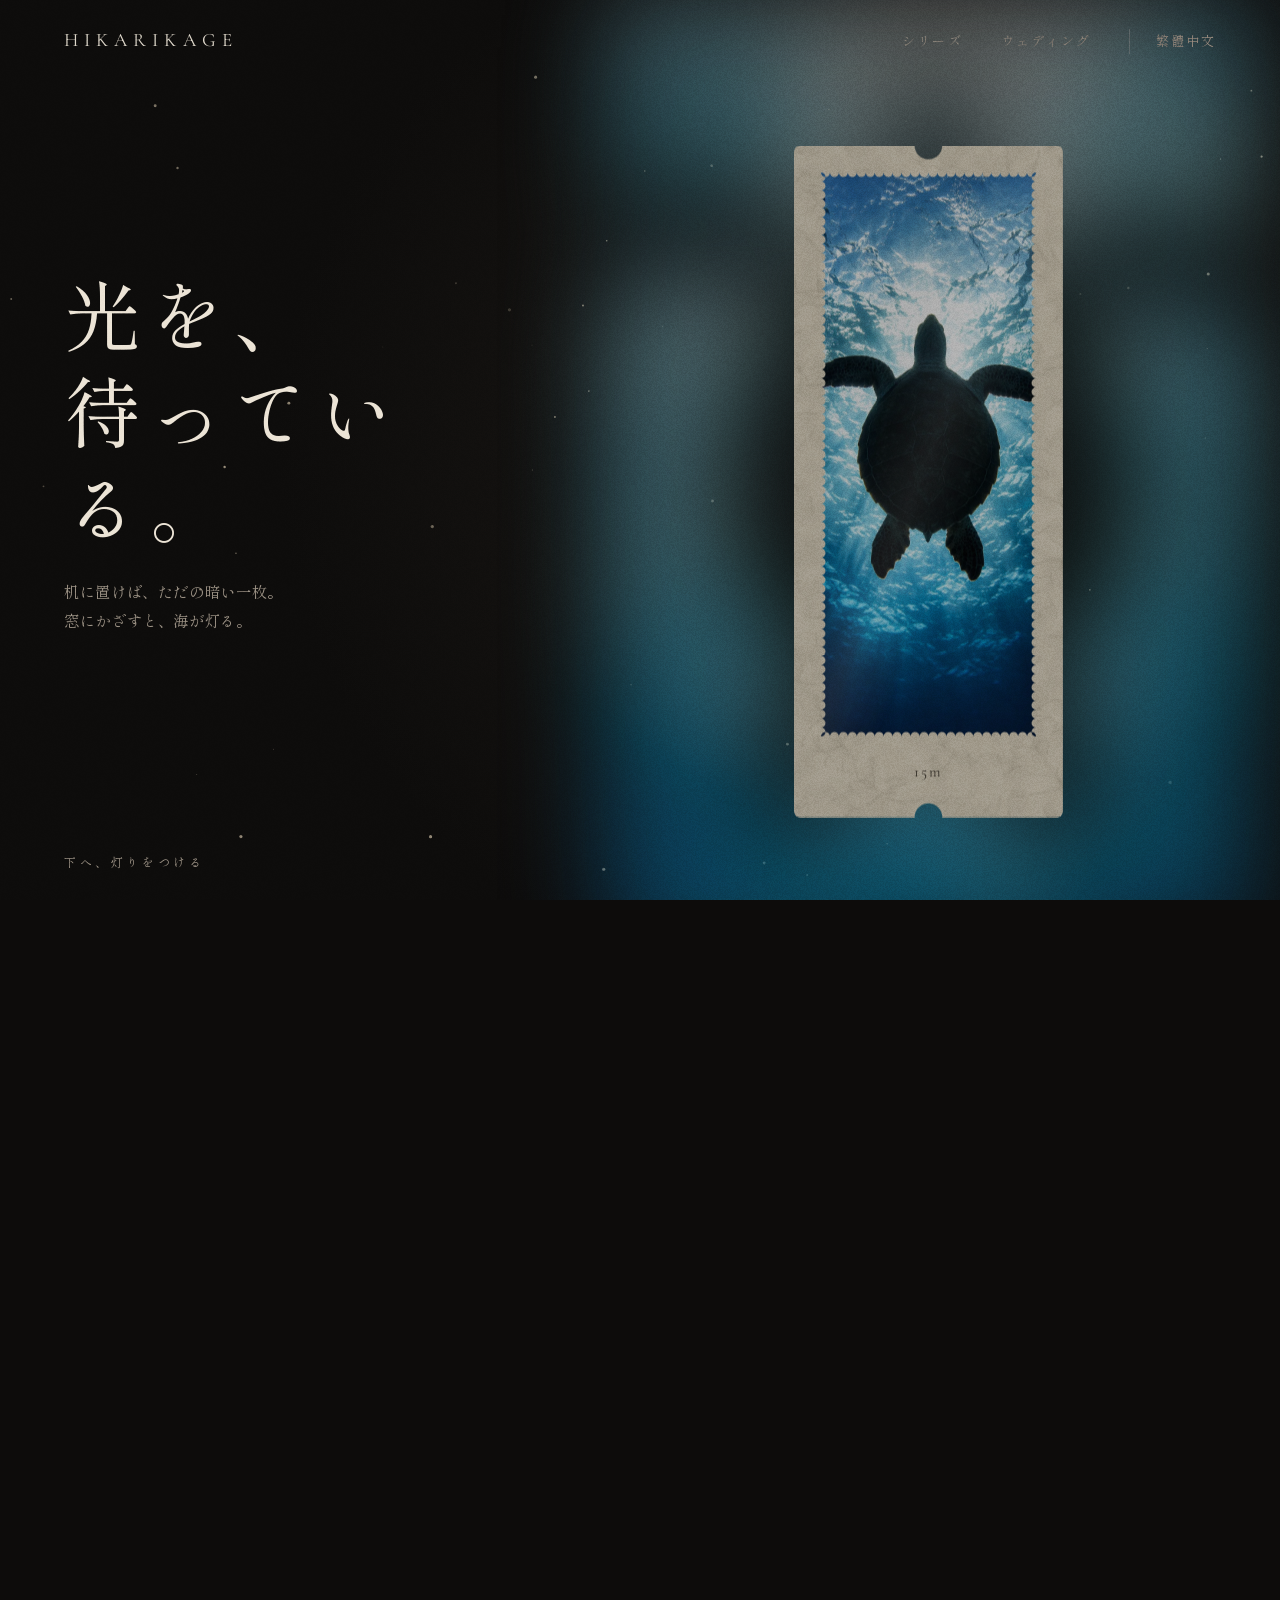
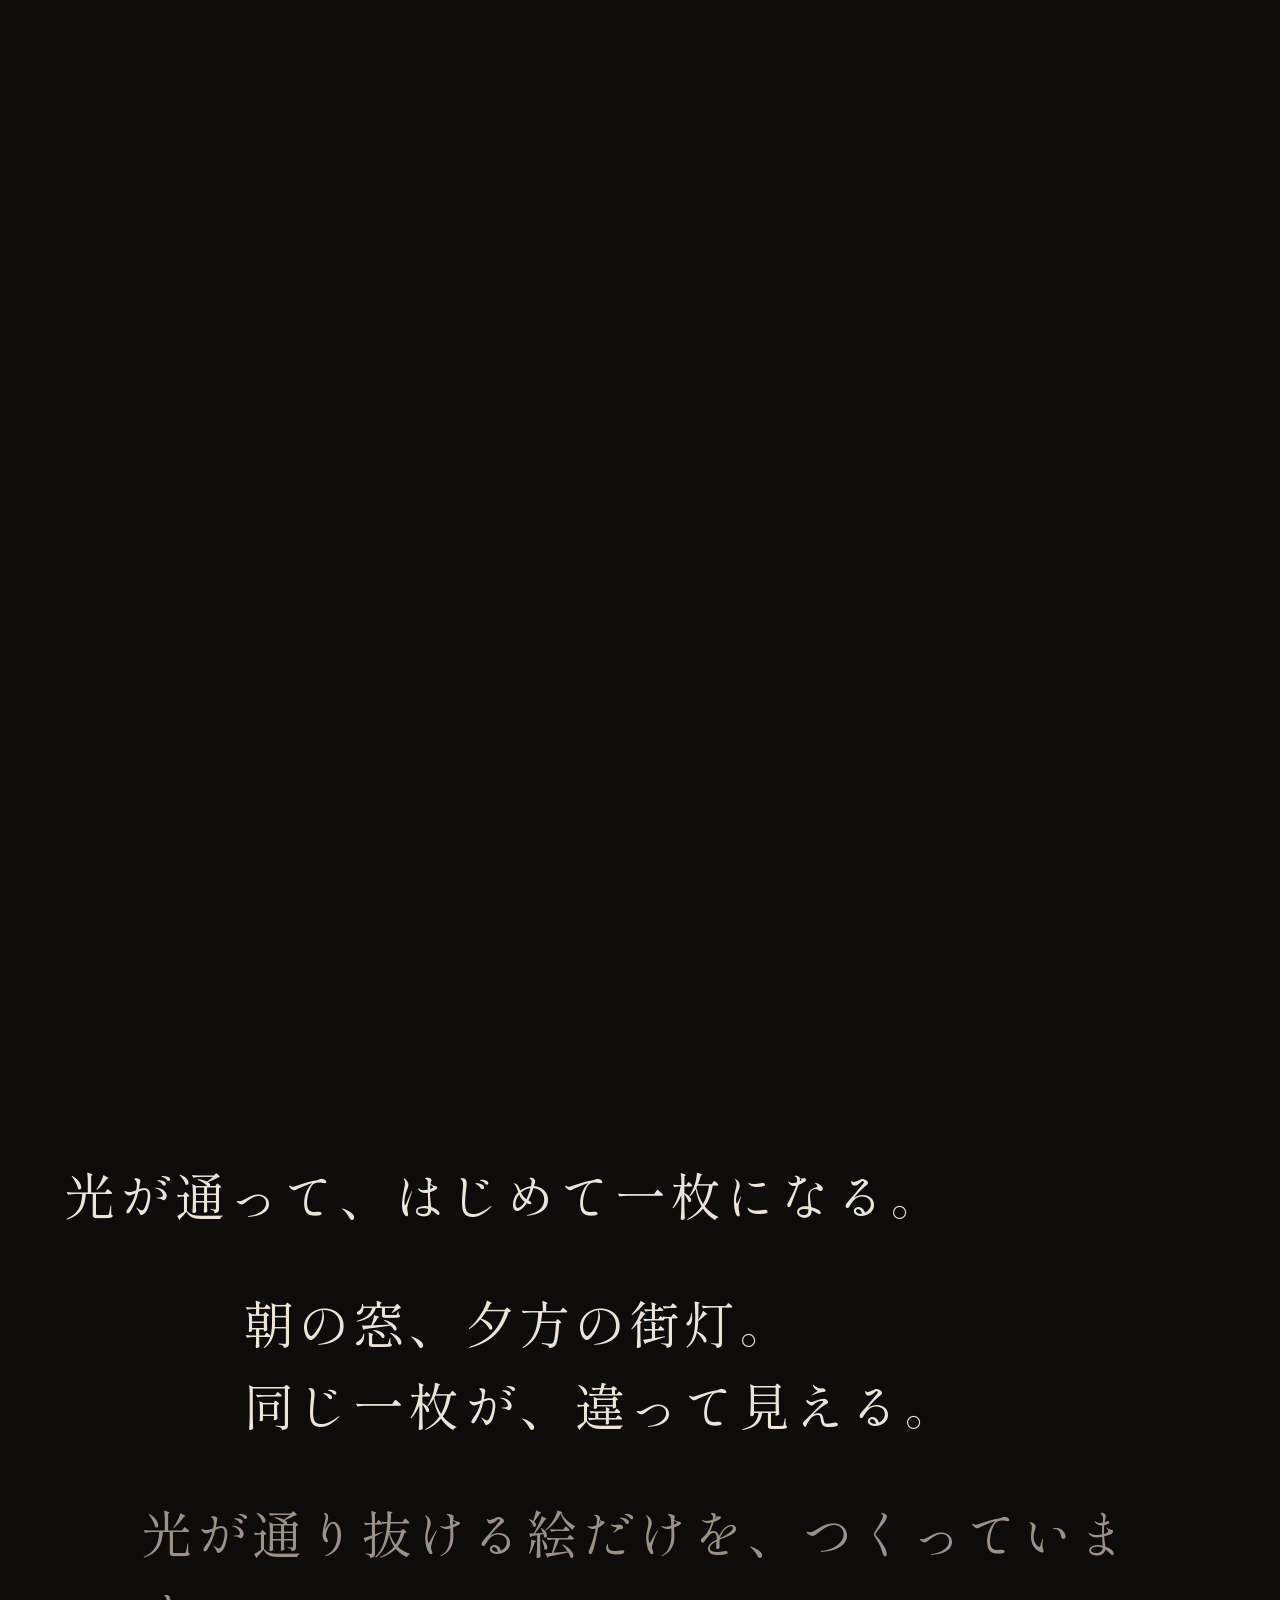
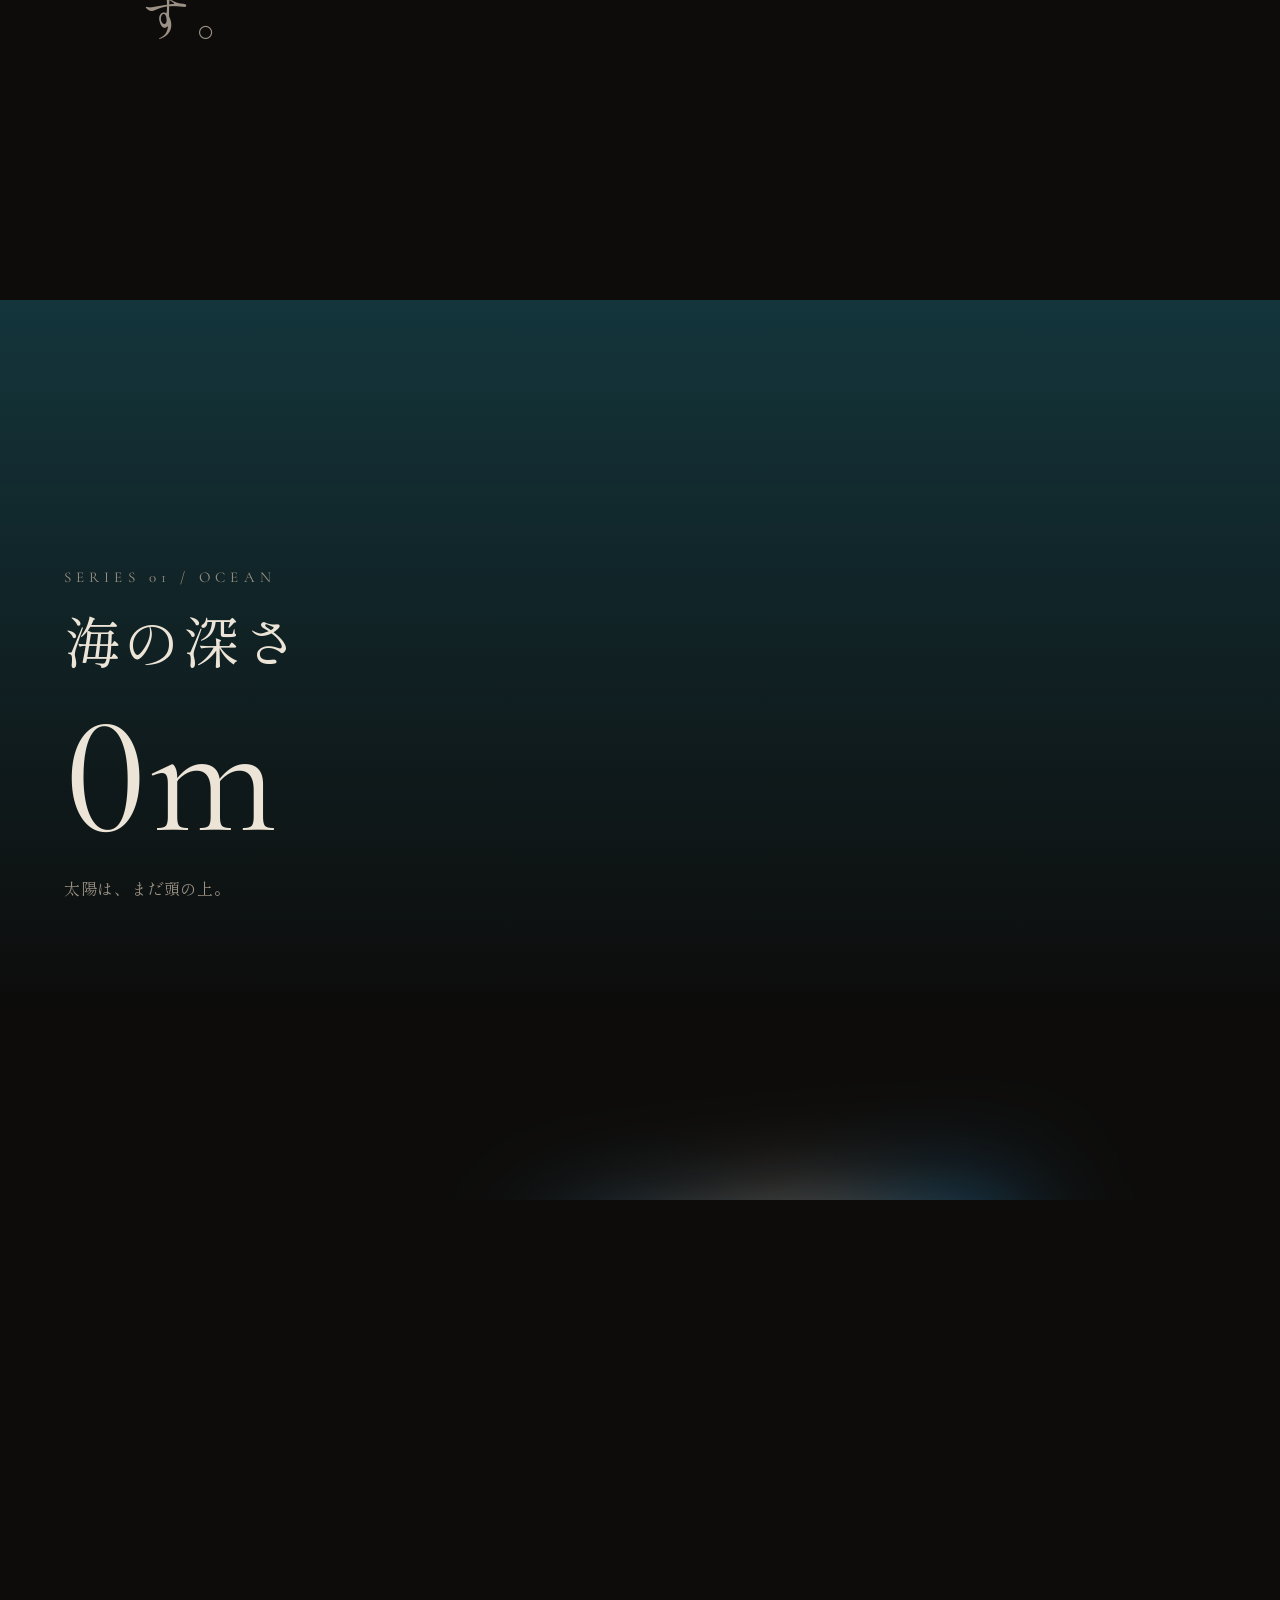
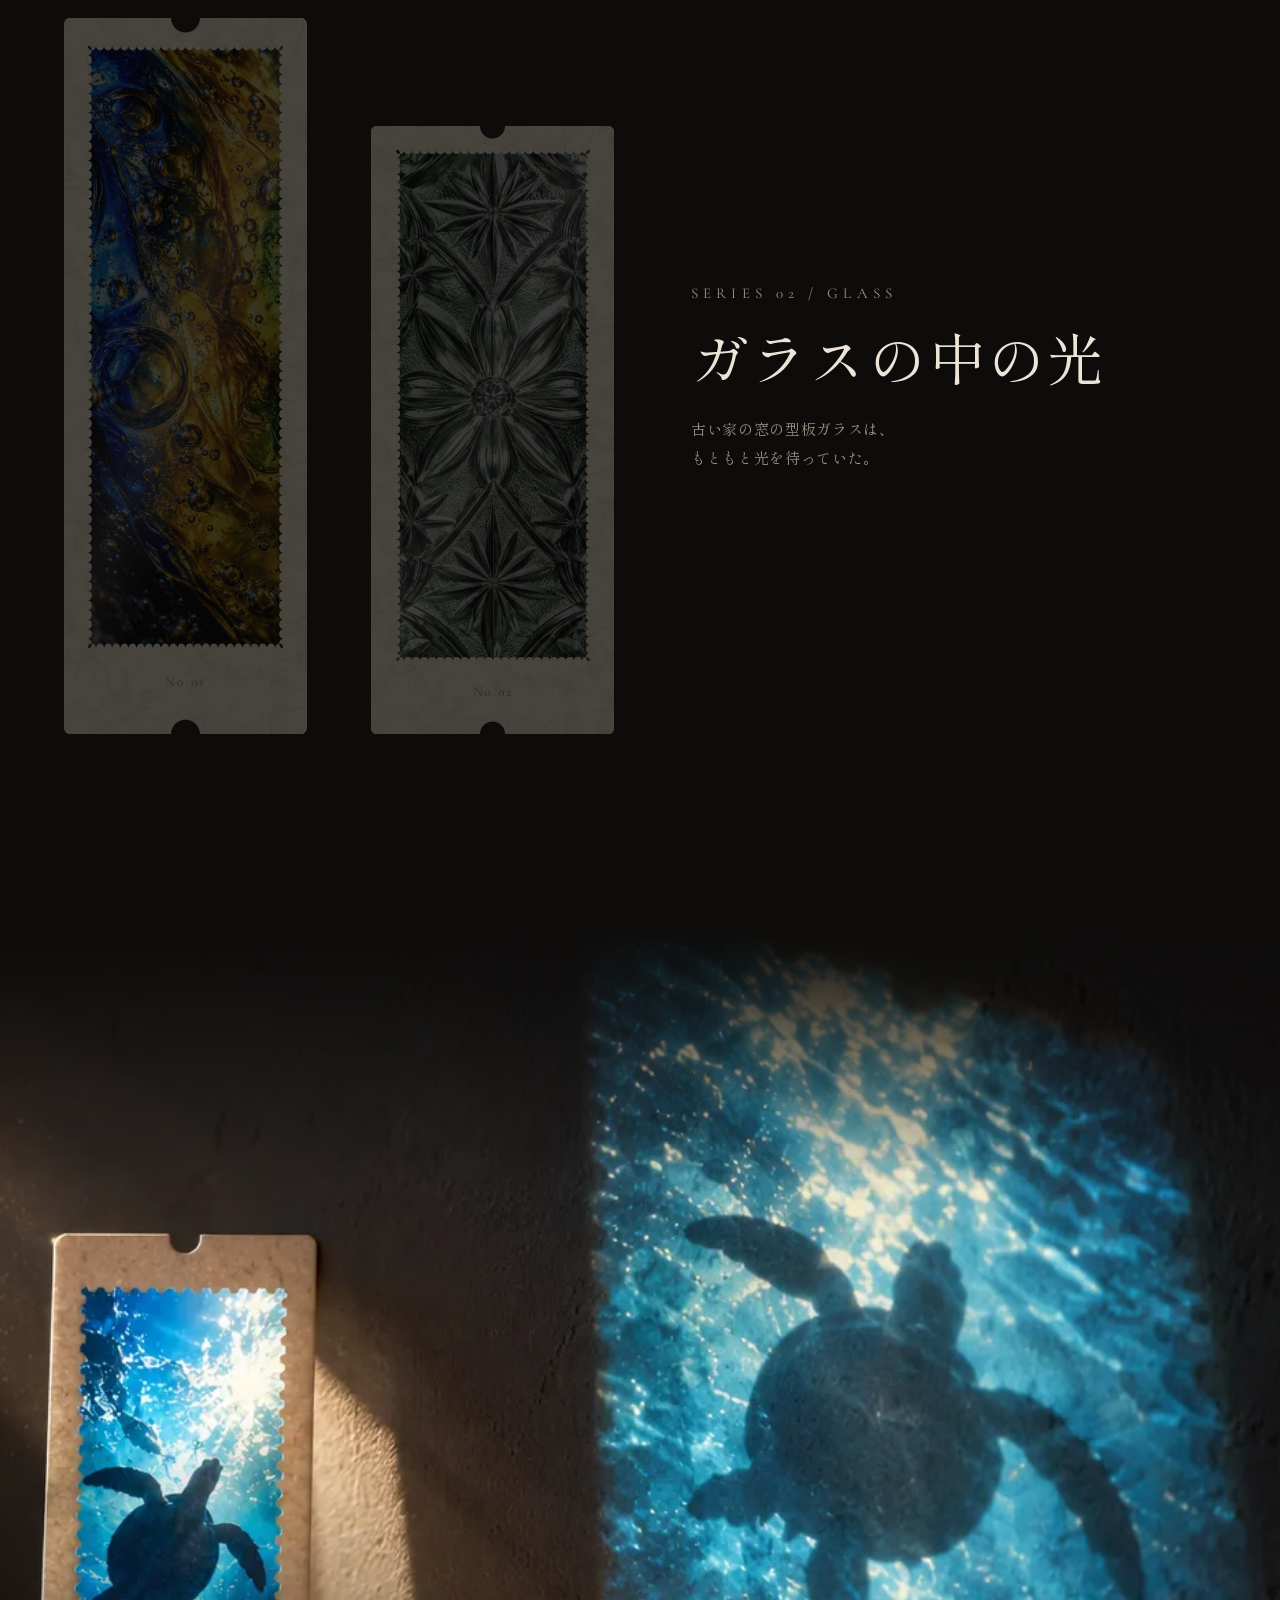
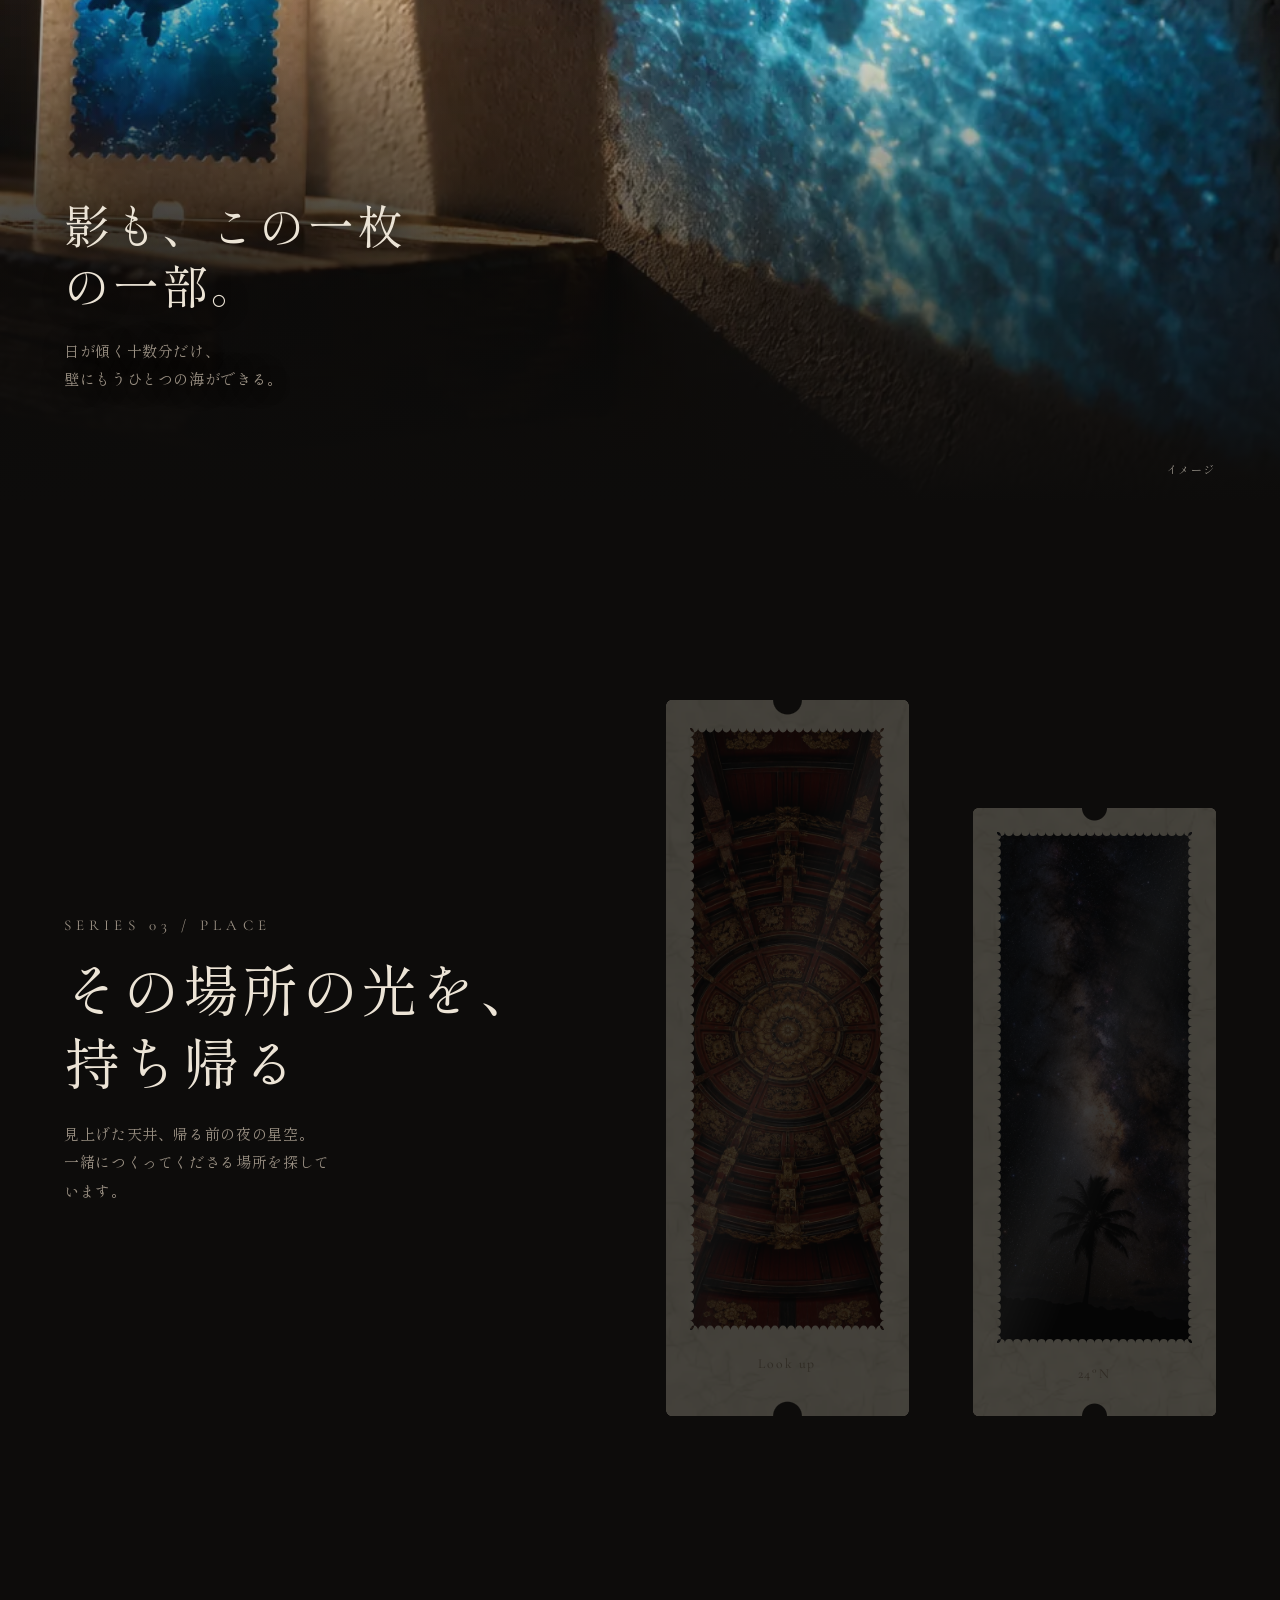
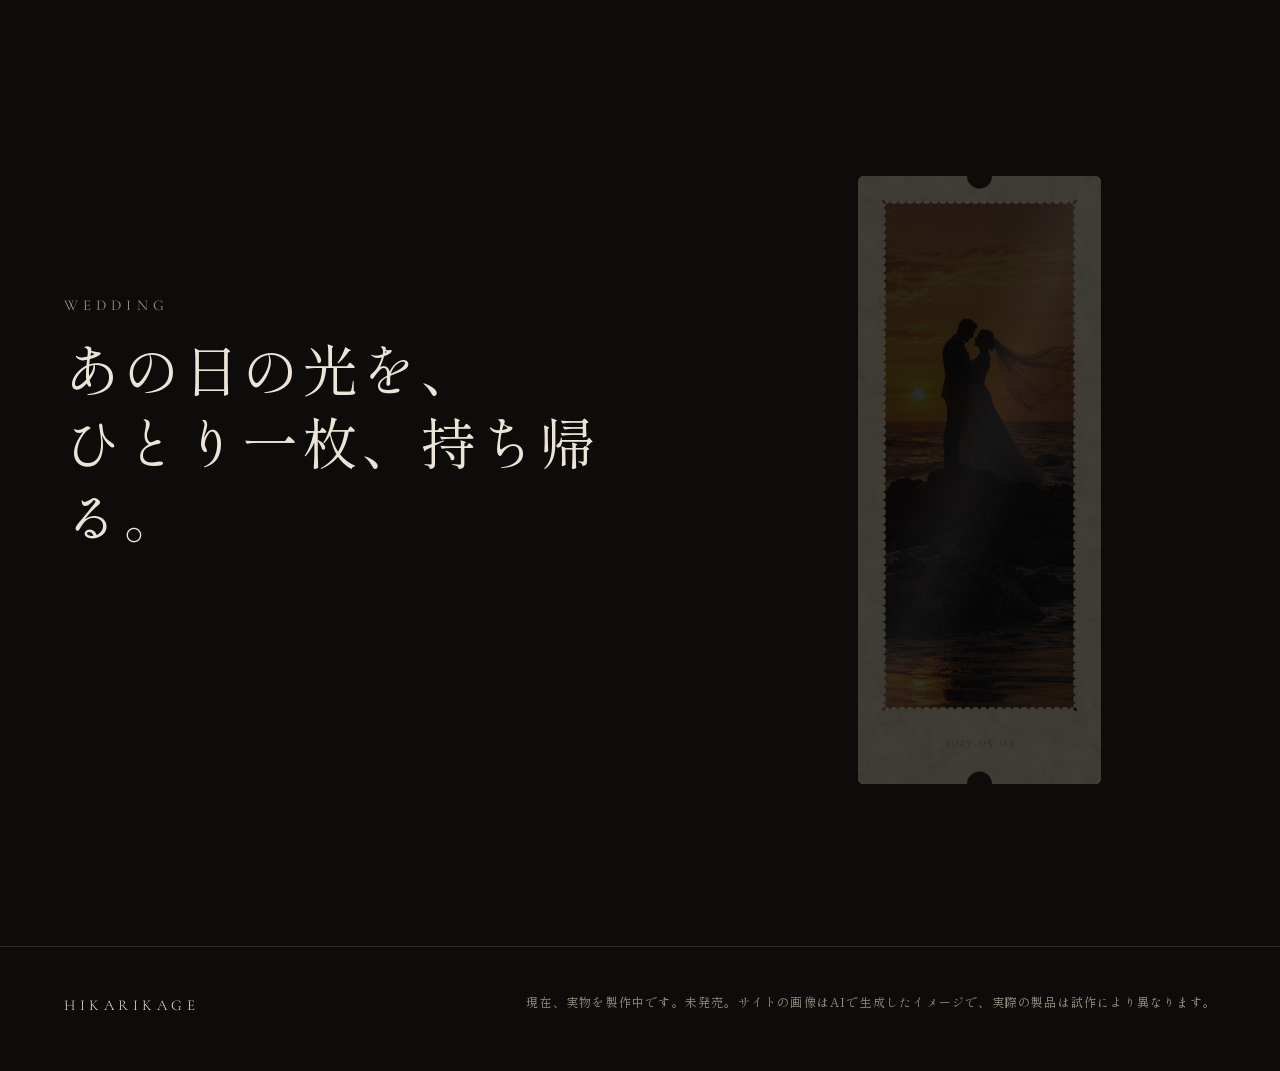
==== site/ja/index.html @ 4a341bfe "Add Japanese site and ocean series naming Co-Authored-By: Claude Opus 5.5 <noreply@anthropic.com>" ====
<!doctype html>
<html lang="ja" data-assets="../assets/">
<head>
<meta charset="utf-8">
<meta name="viewport" content="width=device-width, initial-scale=1">
<title>Hikarikage ひかりかげ</title>
<meta name="description" content="光にかざして、はじめて灯る透過フィルム。">
<meta property="og:title" content="Hikarikage ひかりかげ">
<meta property="og:description" content="光にかざして、はじめて灯る透過フィルム。">
<link rel="alternate" hreflang="zh-Hant" href="https://sssunwl.github.io/hikarikage/">
<link rel="alternate" hreflang="ja" href="https://sssunwl.github.io/hikarikage/ja/">
<link rel="icon" href="../assets/icon.svg">
<link rel="preconnect" href="https://fonts.googleapis.com">
<link rel="preconnect" href="https://fonts.gstatic.com" crossorigin>
<link href="https://fonts.googleapis.com/css2?family=Cormorant+Garamond:wght@300;400&family=Shippori+Mincho:wght@400;500&display=swap" rel="stylesheet">
<link rel="stylesheet" href="../assets/style.css">
<script>document.documentElement.classList.add('js')</script>
</head>
<body>
<div class="grain"></div>
<div class="torch"></div>

<nav class="nav">
  <a class="nav__brand" href="./">HIKARIKAGE</a>
  <div class="nav__links">
    <a href="./#sea">シリーズ</a>
    <a href="./wedding/">ウェディング</a>
    
    <a class="nav__lang" href="../" hreflang="zh-Hant">繁體中文</a>
  </div>
</nav>

<main>
  <section class="hero">
    <div class="hero__stick">
      <div class="hero__beam"></div>
      <canvas class="hero__dust"></canvas>
      <div class="hero__text">
        <div class="hero__swap">
          <div class="hero__before">
            <h1>光を、<br>待っている。</h1>
            <p class="hero__sub">机に置けば、ただの暗い一枚。<br>窓にかざすと、海が灯る。</p>
          </div>
          <div class="hero__after">
            <strong>Hikarikage</strong>
            <span>ひかりかげ</span>
          </div>
        </div>
      </div>
      <div class="hero__card">
        <div data-film="f_turtle" data-lit="hero" data-label="15m" data-alt="海の深さ"></div>
      </div>
      <div class="hero__cue">下へ、灯りをつける</div>
    </div>
  </section>

  <section class="words">
    <p class="reveal">光が通って、はじめて一枚になる。</p>
    <p class="reveal">朝の窓、夕方の街灯。<br>同じ一枚が、違って見える。</p>
    <p class="reveal">光が通り抜ける絵だけを、つくっています。</p>
  </section>

  <section class="depth" id="sea">
    <div class="depth__stick">
      <div>
        <div class="kicker">SERIES 01 / OCEAN</div>
        <h2 class="section-title">海の深さ</h2>
        <div class="depth__meter" aria-live="off">0m</div>
        <p class="depth__line">太陽は、まだ頭の上。</p>
      </div>
      <div class="depth__fan">
        <div data-film="f_sun" data-lit="depth" data-m="0m" data-line="太陽は、まだ頭の上。" data-label="0m" data-alt="0m"></div>
        <div data-film="f_fish" data-lit="depth" data-m="5m" data-line="魚の群れが向きを変え、水面が砕ける。" data-label="5m" data-alt="5m"></div>
        <div data-film="f_turtle" data-lit="depth" data-m="15m" data-line="ウミガメが光の中を過ぎていく。振り返らずに。" data-label="15m" data-alt="15m"></div>
        <div data-film="f_manta" data-lit="depth" data-m="30m" data-line="光が尽きかけても、まだ上へ。" data-label="30m" data-alt="30m"></div>
      </div>
    </div>
  </section>

  <section class="pair">
    <div class="pair__media">
      <div data-film="f_ryukyu" data-label="No.01" data-alt="ガラスの中の光" class="reveal"></div>
      <div data-film="f_showa" data-label="No.02" data-alt="ガラスの中の光" class="reveal" style="--i:1"></div>
    </div>
    <div>
      <div class="kicker reveal">SERIES 02 / GLASS</div>
      <h2 class="section-title reveal">ガラスの中の光</h2>
      <p class="body reveal">古い家の窓の型板ガラスは、<br>もともと光を待っていた。</p>
    </div>
  </section>

  <section class="scene">
    <img src="../assets/scene/s_wall.webp" alt="影も、この一枚の一部。" loading="lazy">
    <div class="scene__text">
      <h2 class="reveal">影も、この一枚の一部。</h2>
      <p class="body reveal">日が傾く十数分だけ、<br>壁にもうひとつの海ができる。</p>
    </div>
    <div class="scene__note">イメージ</div>
  </section>

  <section class="pair pair--flip">
    <div class="pair__media">
      <div data-film="f_ceiling" data-label="Look up" data-alt="その場所の光を、持ち帰る" class="reveal"></div>
      <div data-film="f_stars" data-label="24&deg;N" data-alt="その場所の光を、持ち帰る" class="reveal" style="--i:1"></div>
    </div>
    <div>
      <div class="kicker reveal">SERIES 03 / PLACE</div>
      <h2 class="section-title reveal">その場所の光を、持ち帰る</h2>
      <p class="body reveal">見上げた天井、帰る前の夜の星空。<br>一緒につくってくださる場所を探しています。</p>
    </div>
  </section>

  <section class="wed-link">
    <div>
      <div class="kicker reveal">WEDDING</div>
      <h2 class="section-title reveal">あの日の光を、<br>ひとり一枚、持ち帰る。</h2>
      <p class="body reveal">席札、プチギフト、写真のお渡しに。</p>
      <a class="more reveal" href="wedding/">ウェディングを見る</a>
    </div>
    <div data-film="f_couple" data-label="2027.05.03" data-alt="夕陽のシルエット" class="reveal"></div>
  </section>
</main>

<footer class="foot">
  <b>HIKARIKAGE</b>
  <span>現在、実物を製作中です。未発売。サイトの画像はAIで生成したイメージで、実際の製品は試作により異なります。</span>
</footer>

<script src="../assets/main.js"></script>
</body>
</html>
---- site/assets/style.css ----
:root {
  --ink: #0d0c0b;
  --ink-2: #151311;
  --text: #ece4d6;
  --muted: #9b9184;
  --line: rgba(236, 228, 214, .14);
  --tint: 92, 176, 190;
  --serif: "Noto Serif TC", "Songti TC", serif;
  --latin: "Cormorant Garamond", "Noto Serif TC", serif;
  --gutter: clamp(20px, 5vw, 72px);
  --ease: cubic-bezier(.16, 1, .3, 1);
}

* { box-sizing: border-box; margin: 0; }
html { color-scheme: dark; background: var(--ink); -webkit-text-size-adjust: 100%; overflow-x: clip; }
body {
  background: var(--ink);
  color: var(--text);
  font-family: var(--serif);
  font-weight: 300;
  line-height: 1.9;
  letter-spacing: .04em;
  overflow-x: clip;
  -webkit-font-smoothing: antialiased;
}
body.wedding { --tint: 214, 150, 96; --ink: #0f0c0a; }
a { color: inherit; text-decoration: none; }
h1, h2, h3 { font-weight: 300; line-height: 1.3; letter-spacing: .06em; }
img { display: block; max-width: 100%; }

/* 全站質感:顆粒和跟著滑鼠走的微光 */
.grain {
  position: fixed; inset: 0; z-index: 30; pointer-events: none;
  background: url(noise.webp); opacity: .07; mix-blend-mode: overlay;
}
.torch {
  position: fixed; left: 0; top: 0; z-index: 29; pointer-events: none;
  width: 70vmax; height: 70vmax; margin: -35vmax 0 0 -35vmax;
  background: radial-gradient(closest-side, rgba(255, 238, 208, .09), transparent);
  opacity: 0; transition: opacity 1s;
}

.nav {
  position: fixed; inset: 0 0 auto; z-index: 20;
  display: flex; justify-content: space-between; align-items: baseline;
  padding: 22px var(--gutter);
  mix-blend-mode: difference;
}
.nav__brand { font-family: var(--latin); font-size: 19px; letter-spacing: .32em; }
.nav__links { display: flex; gap: clamp(18px, 3vw, 38px); font-size: 13px; letter-spacing: .16em; }
.nav__links a { opacity: .72; transition: opacity .3s; white-space: nowrap; }
.nav__lang { padding-left: clamp(14px, 2vw, 26px); border-left: 1px solid rgba(255, 255, 255, .34); }
html[lang="ja"] { --serif: "Shippori Mincho", "Hiragino Mincho ProN", serif; }
html[lang="ja"] body { font-weight: 400; }
.nav__links a:hover, .nav__links a[aria-current] { opacity: 1; }

/* ---------- 片 ---------- */
.film {
  --w: clamp(150px, 19vw, 270px);
  --lit: 0; --mx: .5; --rx: 0deg; --ry: 0deg;
  position: relative; flex: none;
  width: var(--w); aspect-ratio: 60 / 150;
  transform: perspective(900px) rotateX(var(--rx)) rotateY(var(--ry));
  transition: transform .9s var(--ease);
}
.film__cast {
  position: absolute; inset: -22% -70%; z-index: -1; pointer-events: none;
  background-position: center; background-size: cover;
  filter: blur(52px) saturate(1.5);
  opacity: calc(var(--lit) * .62);
  will-change: opacity;
}
.film__body {
  position: absolute; inset: 0; border-radius: 2.2% / .9%; overflow: hidden;
  background: #e8ddc8 url(paper.webp) center / cover;
  -webkit-mask:
    radial-gradient(circle at 50% 0, transparent 3.6%, #000 3.9%) top / 100% 51% no-repeat,
    radial-gradient(circle at 50% 100%, transparent 3.6%, #000 3.9%) bottom / 100% 51% no-repeat;
  mask:
    radial-gradient(circle at 50% 0, transparent 3.6%, #000 3.9%) top / 100% 51% no-repeat,
    radial-gradient(circle at 50% 100%, transparent 3.6%, #000 3.9%) bottom / 100% 51% no-repeat;
}
.film__body::after {
  content: ""; position: absolute; inset: 0;
  background: #0c0b0a; opacity: calc(.8 - var(--lit) * .74);
}
.film__win {
  position: absolute; z-index: 1; left: 10%; top: 4%; width: 80%; height: 84%;
  background: #0a0a0b;
  -webkit-mask: url(scallop.svg) center / 100% 100% no-repeat;
  mask: url(scallop.svg) center / 100% 100% no-repeat;
}
.film__win img { width: 100%; height: 100%; object-fit: cover; }
.film__win::before {
  content: ""; position: absolute; inset: 0; z-index: 1;
  background: #070707; opacity: calc(.9 - var(--lit) * .9);
}
.film__win::after {
  content: ""; position: absolute; inset: -20%; z-index: 2;
  background: linear-gradient(112deg, transparent 40%, rgba(255, 255, 255, .15) 50%, transparent 60%);
  transform: translateX(calc((var(--mx) - .5) * 60%));
  opacity: calc(.25 + var(--lit) * .5); mix-blend-mode: screen;
}
.film__label {
  position: absolute; z-index: 2; left: 0; right: 0; top: 91%;
  text-align: center; color: #2f2a23;
  font-family: var(--latin); font-size: calc(var(--w) * .056);
  letter-spacing: .14em; white-space: nowrap;
}

/* ---------- 首屏 ---------- */
.hero { position: relative; height: 280vh; }
.hero__stick {
  position: sticky; top: 0; height: 100vh; height: 100dvh; overflow: hidden;
  display: grid; grid-template-columns: 1fr 1fr; align-items: center;
  padding: 0 var(--gutter);
  background: radial-gradient(70% 90% at 72% 50%, #1b1815 0, var(--ink) 72%);
}
.hero__beam {
  position: absolute; inset: -30% -20%; pointer-events: none;
  background: linear-gradient(100deg, transparent 54%, rgba(255, 233, 196, .22) 62%, rgba(255, 233, 196, .05) 72%, transparent 80%);
  clip-path: polygon(100% 0, 100% 34%, 64% 54%, 64% 46%);
  filter: blur(14px);
  opacity: var(--p, 0);
}
.hero__dust { position: absolute; inset: 0; width: 100%; height: 100%; pointer-events: none; }
.hero__text { position: relative; z-index: 2; max-width: 30ch; }
.hero__swap { display: grid; }
.hero__swap > * { grid-area: 1 / 1; }
.hero h1 { font-size: clamp(38px, 6vw, 86px); letter-spacing: .1em; line-height: 1.25; }
.hero__sub { margin-top: 24px; color: var(--muted); font-size: clamp(14px, 1.2vw, 17px); }
.hero__after { opacity: 0; }
.hero__after strong { display: block; font-family: var(--latin); font-weight: 300; font-size: clamp(34px, 5.2vw, 76px); letter-spacing: .2em; line-height: 1.2; }
.hero__after span { display: block; margin-top: 18px; color: var(--muted); letter-spacing: .3em; font-size: 14px; }
.hero__card { position: relative; z-index: 1; display: grid; place-items: center; }
.hero .film { --w: clamp(170px, 21vw, 300px); }
.hero__cue {
  position: absolute; left: var(--gutter); bottom: 26px;
  font-size: 12px; letter-spacing: .3em; color: var(--muted);
  animation: breathe 3.4s ease-in-out infinite;
}
@keyframes breathe { 50% { opacity: .35; } }

/* ---------- 共用段落 ---------- */
.reveal { opacity: 0; transform: translateY(46px); transition: opacity 1.5s var(--ease), transform 1.5s var(--ease); transition-delay: calc(var(--i, 0) * 140ms); }
.reveal.in { opacity: 1; transform: none; }
html:not(.js) .reveal { opacity: 1; transform: none; }

.words { padding: 26vh var(--gutter) 22vh; max-width: 1200px; }
.words p {
  font-size: clamp(25px, 4vw, 54px); line-height: 1.6; letter-spacing: .08em;
  margin-bottom: .9em; color: var(--text);
}
.words p:nth-child(2) { padding-left: clamp(0px, 14vw, 240px); }
.words p:nth-child(3) { padding-left: clamp(0px, 6vw, 110px); color: var(--muted); }

.kicker { font-family: var(--latin); font-size: 15px; letter-spacing: .34em; color: var(--muted); }
.section-title { font-size: clamp(30px, 4.4vw, 62px); margin-top: 12px; }
.body { color: var(--muted); max-width: 34ch; margin-top: 22px; font-size: 15px; }

/* ---------- 海:深度 ---------- */
.depth { position: relative; height: 480vh; --tint: 70, 170, 188; }
.depth__stick {
  position: sticky; top: 0; height: 100vh; height: 100dvh; overflow: hidden;
  display: grid; grid-template-columns: minmax(0, 5fr) minmax(0, 7fr); align-items: center;
  padding: 0 var(--gutter);
  background: linear-gradient(180deg, rgba(26, 86, 98, calc(.56 - var(--d, 0) * .56)), transparent 80%);
}
.depth__meter { font-family: var(--latin); font-size: clamp(76px, 13vw, 190px); line-height: 1; margin-top: 18px; letter-spacing: .02em; font-variant-numeric: lining-nums; }
.depth__line { min-height: 4em; margin-top: 12px; max-width: 26ch; color: var(--muted); }
.depth__fan { position: relative; height: 76vh; display: grid; place-items: center; }
.depth__fan .film { --w: clamp(128px, 15vw, 214px); position: absolute; }

/* ---------- 雙片 zig-zag ---------- */
.pair {
  display: grid; grid-template-columns: 1fr 1fr; gap: clamp(30px, 6vw, 110px);
  align-items: center; padding: 16vh var(--gutter);
  max-width: 1400px; margin: 0 auto;
}
.pair--flip .pair__media { order: 2; }
.pair__media { display: flex; justify-content: center; gap: clamp(22px, 5vw, 70px); padding: 6vh 0; }
.pair__media .film:nth-child(2) { margin-top: 12vh; }

/* ---------- 全幅場景 ---------- */
.scene { position: relative; height: 130vh; overflow: hidden; }
.scene img { position: absolute; inset: -8% 0; width: 100%; height: 116%; object-fit: cover; transform: scale(var(--z, 1.12)); }
.scene__text {
  position: absolute; left: var(--gutter); bottom: 12vh; max-width: 24em;
  text-shadow: 0 1px 24px rgba(0, 0, 0, .7);
}
.scene__text h2 { font-size: clamp(26px, 3.6vw, 50px); }
.scene__note { position: absolute; right: var(--gutter); bottom: 22px; font-size: 11px; letter-spacing: .14em; color: rgba(236, 228, 214, .6); }
.scene::after { content: ""; position: absolute; inset: 0; background: linear-gradient(180deg, var(--ink), transparent 22%, transparent 56%, var(--ink)), radial-gradient(60% 46% at 12% 88%, rgba(13, 12, 11, .78), transparent); }
.scene__text, .scene__note { z-index: 1; }

/* ---------- 婚宴入口 ---------- */
.wed-link {
  --tint: 214, 150, 96;
  display: grid; grid-template-columns: 1.15fr .85fr; align-items: center;
  gap: 40px; padding: 18vh var(--gutter); max-width: 1400px; margin: 0 auto;
}
.wed-link .film { justify-self: center; }
.more {
  display: inline-block; margin-top: 34px; padding-bottom: 6px;
  border-bottom: 1px solid var(--line); letter-spacing: .2em; font-size: 14px;
  transition: border-color .4s, transform .4s var(--ease);
}
.more:hover { border-color: var(--text); transform: translateX(6px); }
.more:active { transform: translateX(6px) scale(.98); }

.foot {
  border-top: 1px solid var(--line); padding: 44px var(--gutter) 52px;
  display: flex; justify-content: space-between; gap: 30px; flex-wrap: wrap;
  font-size: 12px; color: var(--muted); letter-spacing: .1em;
}
.foot b { font-family: var(--latin); font-weight: 300; letter-spacing: .3em; color: var(--text); font-size: 15px; }

/* ---------- 婚宴分頁 ---------- */
.wed-hero {
  position: relative; min-height: 100vh; min-height: 100dvh;
  display: grid; grid-template-columns: 1fr 1fr; align-items: center; gap: 30px;
  padding: 90px var(--gutter) 50px; overflow: hidden;
  background: radial-gradient(60% 80% at 74% 46%, #2a1c13 0, var(--ink) 72%);
}
.wed-hero h1 { font-size: clamp(31px, 4.1vw, 64px); letter-spacing: .08em; white-space: nowrap; }
.wed-hero__cards { position: relative; height: min(74vh, 620px); }
.wed-hero__cards .film { --w: clamp(136px, 16vw, 230px); position: absolute; top: 50%; left: 50%; }
.wed-hero__cards .film:nth-child(1) { margin: -34% 0 0 -44%; rotate: -7deg; }
.wed-hero__cards .film:nth-child(2) { margin: -30% 0 0 2%; rotate: 5deg; }

.uses { padding: 18vh var(--gutter) 10vh; max-width: 1280px; margin: 0 auto; }
.uses__row {
  display: grid; grid-template-columns: 5rem 1fr 1.4fr; gap: 24px;
  padding: 34px 0; border-top: 1px solid var(--line); align-items: baseline;
}
.uses__row:last-child { border-bottom: 1px solid var(--line); }
.uses__row b { font-family: var(--latin); font-weight: 300; font-size: 22px; color: var(--muted); }
.uses__row h3 { font-size: clamp(22px, 2.6vw, 34px); }
.uses__row p { color: var(--muted); font-size: 15px; max-width: 38ch; }

.make { display: grid; grid-template-columns: 1fr 1fr; align-items: center; gap: 40px; padding: 14vh var(--gutter); max-width: 1280px; margin: 0 auto; }
.make__preview { display: grid; place-items: center; padding: 6vh 0; }
.field { display: grid; gap: 8px; margin-top: 24px; max-width: 320px; }
.field label { font-size: 13px; letter-spacing: .14em; color: var(--muted); }
.field input {
  background: transparent; border: 0; border-bottom: 1px solid var(--line);
  color: var(--text); font: inherit; font-size: 18px; padding: 8px 0; border-radius: 0; outline: 0;
  transition: border-color .3s;
}
.field input:focus { border-color: var(--text); }
.field small { font-size: 12px; color: var(--muted); letter-spacing: .06em; }

.gallery { padding: 8vh 0 16vh; }
.gallery__head { padding: 0 var(--gutter); }
.gallery__row {
  display: flex; gap: clamp(50px, 9vw, 150px); overflow-x: auto; scroll-snap-type: x proximity;
  padding: 11vh max(var(--gutter), calc(50vw - 480px)); scrollbar-width: none;
}
.gallery__row::-webkit-scrollbar { display: none; }
.gallery__item { flex: none; scroll-snap-align: center; }
.gallery__item figcaption { margin-top: 26px; text-align: center; font-size: 14px; color: var(--muted); letter-spacing: .14em; }

/* ---------- 沖繩:橫向捲動 ---------- */
.strip { position: relative; height: 560vh; --tint: 208, 120, 74; }
.strip__stick {
  position: sticky; top: 0; height: 100vh; height: 100dvh; overflow: hidden;
  display: grid; grid-template-columns: minmax(280px, 30vw) 1fr; align-items: center;
  background: radial-gradient(70% 90% at 70% 50%, #2a1810 0, var(--ink) 74%);
}
.strip__head { position: relative; z-index: 2; padding-left: var(--gutter); }
.strip__row {
  display: flex; align-items: center; gap: clamp(60px, 9vw, 140px);
  padding: 0 34vw 0 6vw; width: max-content;
  will-change: transform;
}
.strip__item { flex: none; }
.strip__item .film { --w: clamp(150px, 17vw, 244px); }
.strip__item figcaption { margin-top: 22px; max-width: calc(clamp(150px, 17vw, 244px) + 40px); }
.strip__item b { display: block; font-weight: 400; font-size: 19px; letter-spacing: .12em; }
.strip__item span { display: block; color: var(--muted); font-size: 13px; line-height: 1.7; margin-top: 4px; }

/* ---------- 格式 ---------- */
.card {
  --lit: 0; --mx: .5; --rx: 0deg; --ry: 0deg;
  --mm: clamp(2.4px, .24vw, 3.5px);
  position: relative; flex: none;
  width: calc(var(--cw) * var(--mm)); height: calc(var(--ch) * var(--mm));
  transform: perspective(1100px) rotateX(var(--rx)) rotateY(var(--ry));
  transition: transform .9s var(--ease);
  color: #2f2a23; font-family: var(--latin);
}
.card--dark { color: #e8ddc8; }
.card__cast {
  position: absolute; inset: -14%; z-index: -1; pointer-events: none;
  background-position: center; background-size: cover;
  filter: blur(44px) saturate(1.5); opacity: calc(var(--lit) * .5);
  will-change: opacity;
}
.card__body { position: absolute; inset: 0; border-radius: calc(var(--mm) * 2); background: #e8ddc8 url(paper.webp) center / 300px; overflow: hidden; }
.card__body--dark { background: #15171c; }
.card__body::after { content: ""; position: absolute; inset: 0; background: #0c0b0a; opacity: calc(.78 - var(--lit) * .72); }
.card__body--dark::after { opacity: 0; }
.card__win {
  position: absolute; z-index: 1; background: #0a0a0b;
  -webkit-mask-size: 100% 100%; mask-size: 100% 100%; -webkit-mask-repeat: no-repeat; mask-repeat: no-repeat;
}
.card__win--round { border-radius: calc(var(--mm) * 1.6); overflow: hidden; }
.card__win img { width: 100%; height: 100%; object-fit: cover; }
.card__win::before { content: ""; position: absolute; inset: 0; z-index: 1; background: #070707; opacity: calc(.9 - var(--lit) * .9); }
.card__win::after {
  content: ""; position: absolute; inset: -20%; z-index: 2;
  background: linear-gradient(112deg, transparent 42%, rgba(255, 255, 255, .13) 50%, transparent 58%);
  transform: translateX(calc((var(--mx) - .5) * 60%));
  opacity: calc(.2 + var(--lit) * .5); mix-blend-mode: screen;
}
.card__text { position: absolute; z-index: 2; opacity: calc(.35 + var(--lit) * .65); line-height: 1.25; letter-spacing: .1em; font-size: calc(var(--mm) * 2.3); }
.card__text.tiny { font-size: calc(var(--mm) * 3); letter-spacing: .14em; line-height: 1.45; }
.card__text.big { font-size: calc(var(--mm) * 4.6); letter-spacing: .12em; }
.card__text.huge { font-family: var(--serif); font-size: calc(var(--mm) * 11); letter-spacing: .08em; line-height: 1.1; }
.card__cut { position: absolute; z-index: 3; opacity: .5; }
.card__cut--y { left: 0; right: 0; border-top: 1px dashed currentColor; }
.card__cut--x { top: 0; bottom: 0; border-left: 1px dashed currentColor; }
.stamp { display: block; width: calc(var(--mm) * 18); height: calc(var(--mm) * 22); border: 1px solid currentColor; opacity: .6; }
.rule { display: block; height: calc(var(--mm) * 9); border-bottom: 1px solid currentColor; opacity: .5; }
.cal strong { font-weight: 300; font-size: calc(var(--mm) * 13); line-height: 1; }
.cal span { display: block; font-size: calc(var(--mm) * 3); letter-spacing: .14em; margin-top: calc(var(--mm) * 1); }
.cal__grid { display: grid; grid-template-columns: repeat(7, 1fr); margin-top: calc(var(--mm) * 3); text-align: center; font-size: calc(var(--mm) * 3); line-height: 1.75; }
.cal__grid i { font-style: normal; opacity: .55; }
.cal__grid b { font-weight: 400; }
.fmt { margin: 0; }
.fmt figcaption { margin-top: 18px; display: grid; gap: 1px; font-size: 13px; color: var(--muted); letter-spacing: .08em; line-height: 1.6; }
.fmt figcaption b { font-weight: 400; color: var(--text); font-size: 15px; }
.fmt-hero { min-height: 62vh; display: flex; flex-direction: column; justify-content: flex-end; padding: 130px var(--gutter) 6vh; }
.fmt-hero h1 { font-size: clamp(34px, 5vw, 72px); margin-top: 12px; }
.fmt-hero .body { max-width: 44ch; }
.fmt-group { padding: 8vh var(--gutter); max-width: 1500px; margin: 0 auto; }
.fmt-group h2 { font-weight: 300; }
.fmt-group__row { display: flex; flex-wrap: wrap; gap: clamp(48px, 6vw, 96px) clamp(40px, 5vw, 84px); align-items: flex-end; margin-top: 42px; }
.fmt-link { display: grid; grid-template-columns: 1fr 1.2fr; gap: 40px; align-items: center; padding: 14vh var(--gutter); max-width: 1400px; margin: 0 auto; }
.fmt-link__cards { display: flex; gap: clamp(30px, 5vw, 70px); align-items: center; justify-content: center; }
.fmt-link figcaption { display: none; }

@media (max-width: 767px) {
  .nav__links { gap: 12px; font-size: 12px; letter-spacing: .06em; }
  html[lang="ja"] .nav__brand { font-size: 12px; letter-spacing: .14em; }
  html[lang="ja"] .nav__links { gap: 9px; font-size: 11px; letter-spacing: 0; }
  html[lang="ja"] .nav__lang { padding-left: 9px; }
  html[lang="ja"] .wed-hero h1 { font-size: 25px; letter-spacing: .03em; }
  html[lang="ja"] .hero h1 { font-size: 36px; }
  .nav__lang { padding-left: 12px; }
  .strip__stick { grid-template-columns: 1fr; grid-template-rows: auto minmax(0, 1fr); padding-top: 84px; align-items: start; }
  .strip__head { padding-right: var(--gutter); }
  .strip__head .body { margin-top: 8px; font-size: 13px; max-width: none; }
  .strip__row { align-self: center; padding: 0 30vw 0 var(--gutter); gap: 42px; }
  .strip__item .film { --w: min(40vw, 25dvh); }
  .strip__item figcaption { max-width: 54vw; }
  .card { --mm: calc((100vw - 44px) / 182); }
  .fmt-group__row { justify-content: flex-start; }
  .card[style*="--ch:1"]:not([style*="--cw:1"]) { --mm: 2.3px; }
  .card[style*="--cw:100"] { --mm: 3px; }
  .fmt-link { grid-template-columns: 1fr; padding-top: 10vh; padding-bottom: 10vh; }
  .fmt-link__cards { flex-wrap: wrap; }
  .nav { padding-top: 16px; padding-bottom: 16px; }
  .nav__brand { font-size: 15px; letter-spacing: .26em; }
  .hero__stick {
    grid-template-columns: 1fr; grid-template-rows: auto 1fr;
    padding-top: 92px; padding-bottom: 54px; align-items: start;
    background: radial-gradient(90% 60% at 50% 66%, #1b1815 0, var(--ink) 74%);
  }
  .hero__card { align-self: center; }
  .hero .film { --w: min(40vw, 25dvh); }
  .hero__sub { margin-top: 12px; }
  .hero__beam { display: none; }
  .words { padding: 18vh var(--gutter) 14vh; }
  .words p:nth-child(n) { padding-left: 0; }
  .depth__stick { grid-template-columns: 1fr; grid-template-rows: auto minmax(0, 1fr); padding-top: 84px; align-items: start; gap: 0; }
  .depth__meter { font-size: 64px; margin-top: 8px; }
  .depth__line { min-height: 3.8em; font-size: 14px; margin-top: 4px; }
  .depth__fan { height: 100%; }
  .depth__fan .film { --w: min(34vw, 22dvh); }
  .pair, .wed-link, .wed-hero, .make { grid-template-columns: 1fr; padding-top: 10vh; padding-bottom: 10vh; }
  .wed-hero { padding-top: 96px; }
  .wed-hero__cards { height: 62vw; min-height: 300px; }
  .wed-hero__cards .film { --w: 32vw; }
  .pair--flip .pair__media { order: 0; }
  .pair__media .film { --w: 36vw; }
  .scene { height: 100vh; }
  .scene img { object-position: 60% center; }
  .uses__row { grid-template-columns: 1fr; gap: 8px; }
  .make { order: 0; }
  .gallery__item .film { --w: 46vw; }
}

@media (prefers-reduced-motion: reduce) {
  .reveal { transition: none; opacity: 1; transform: none; }
  .hero__cue { animation: none; }
  .film { transition: none; }
}
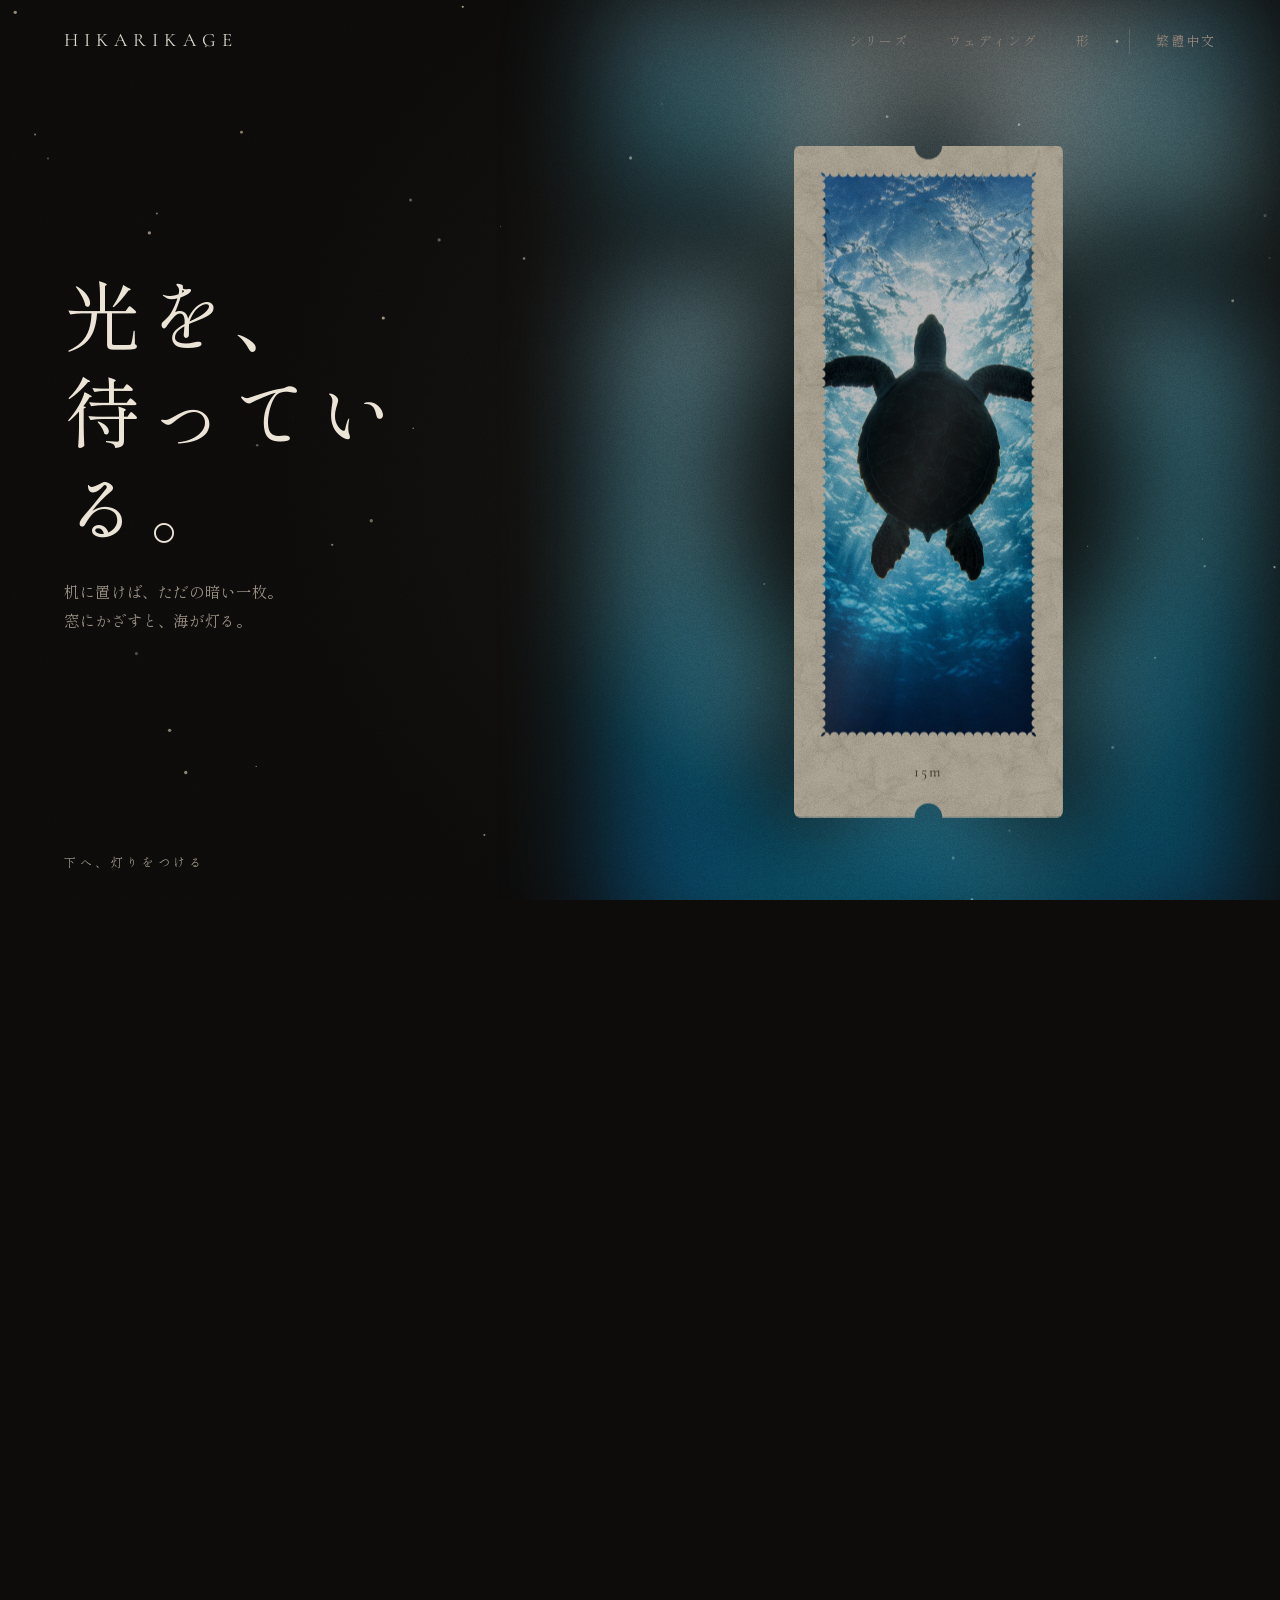
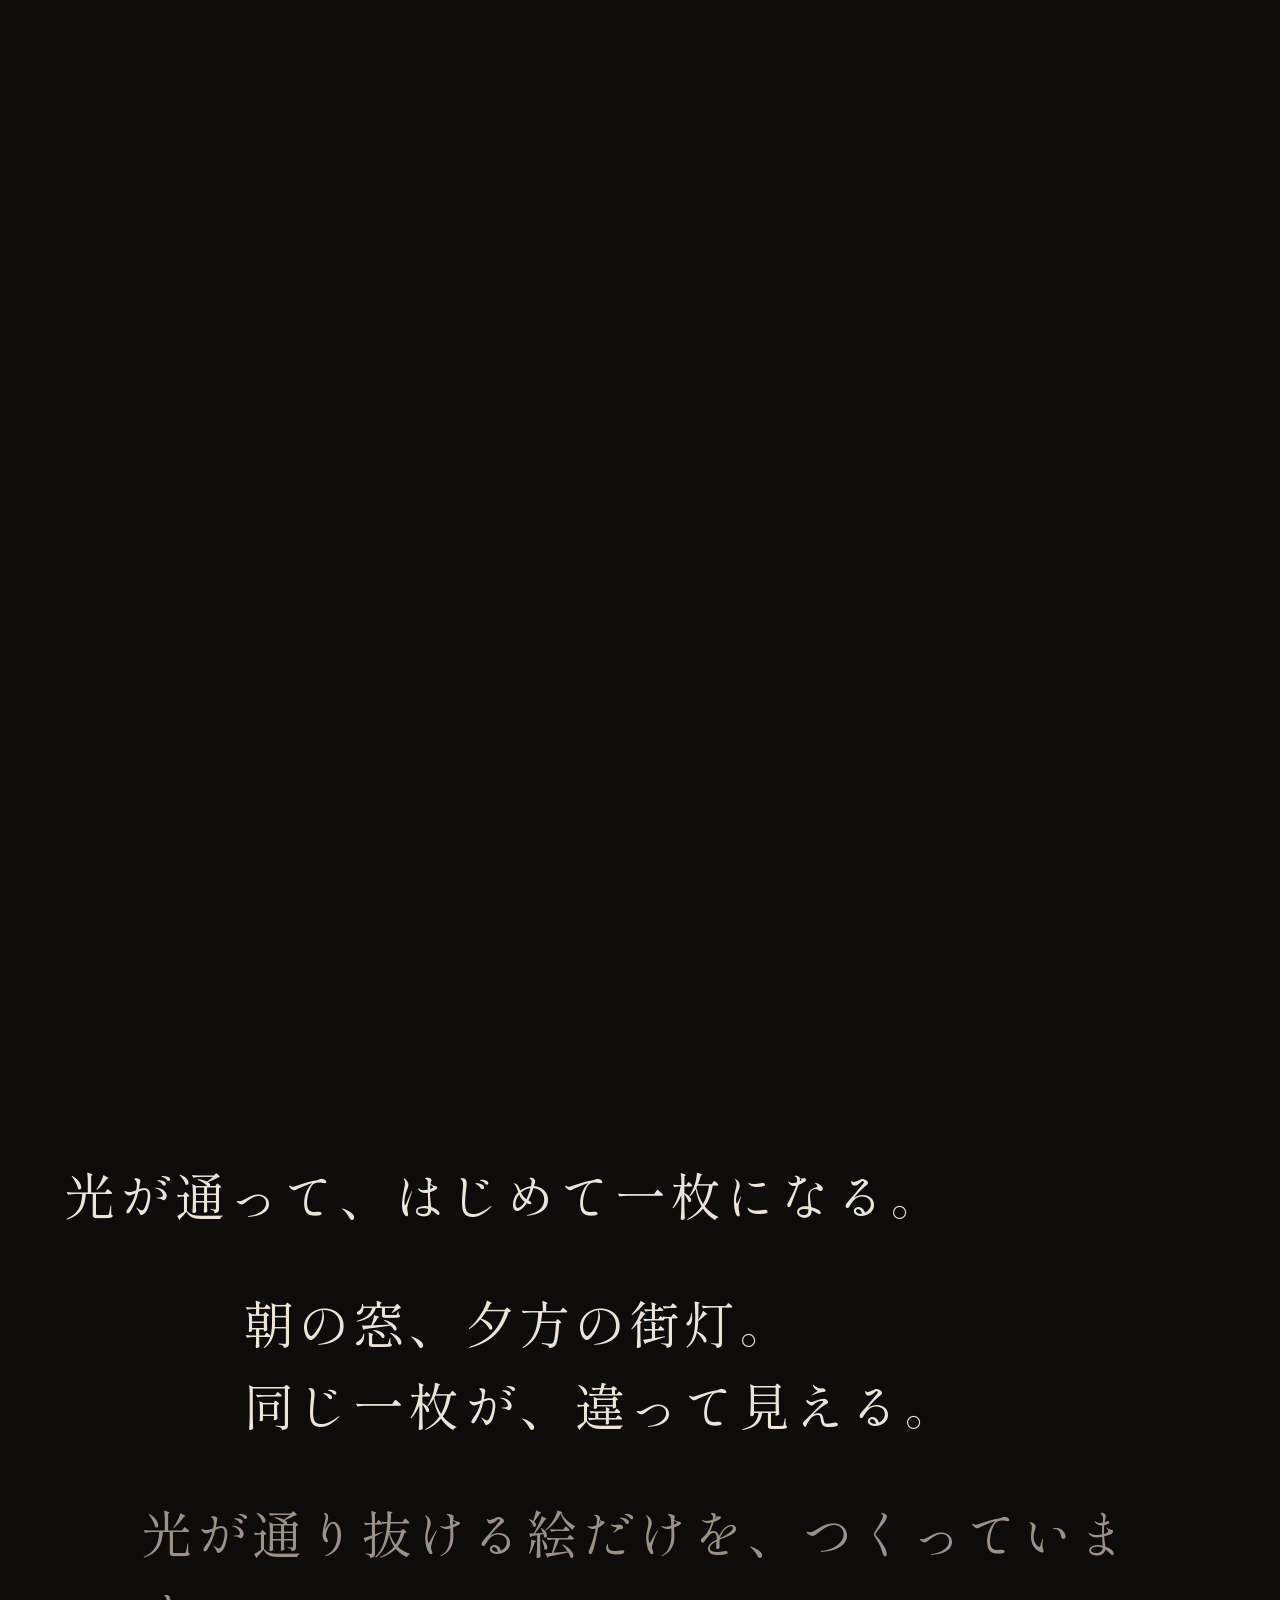
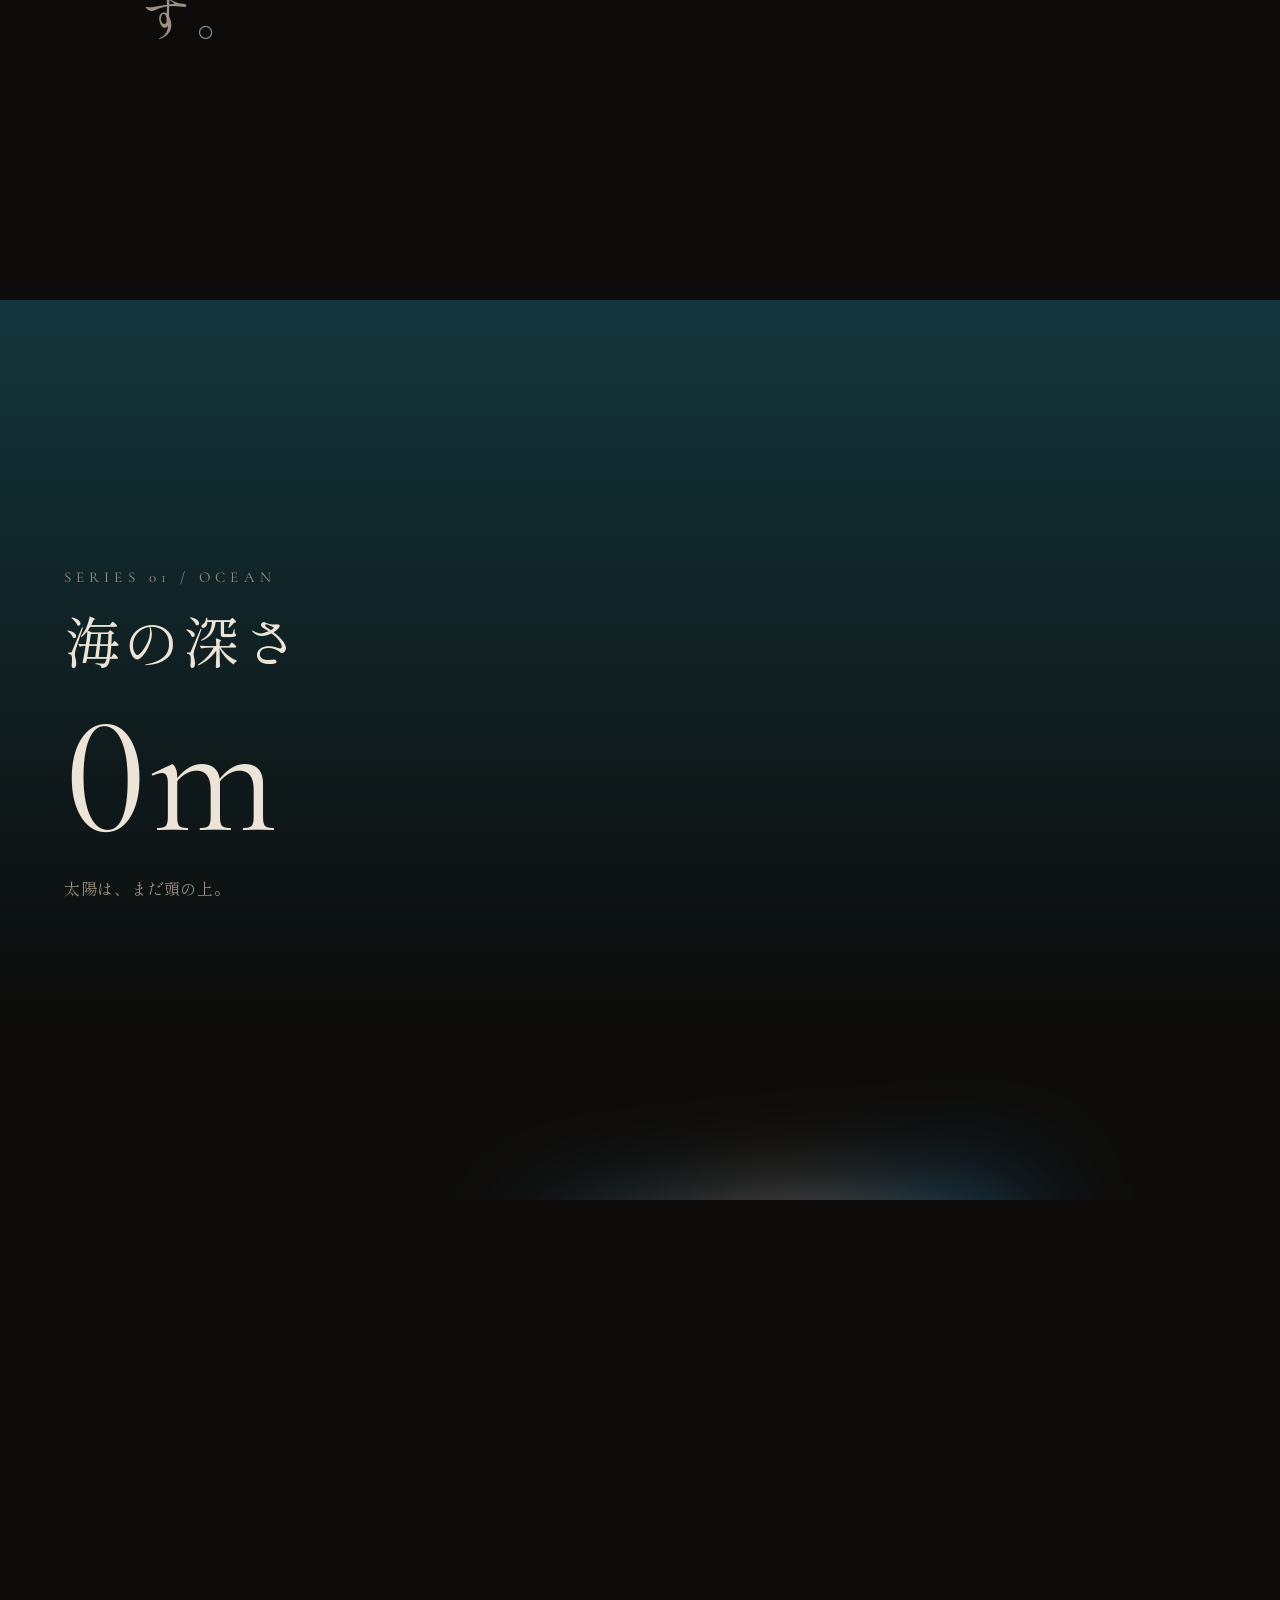
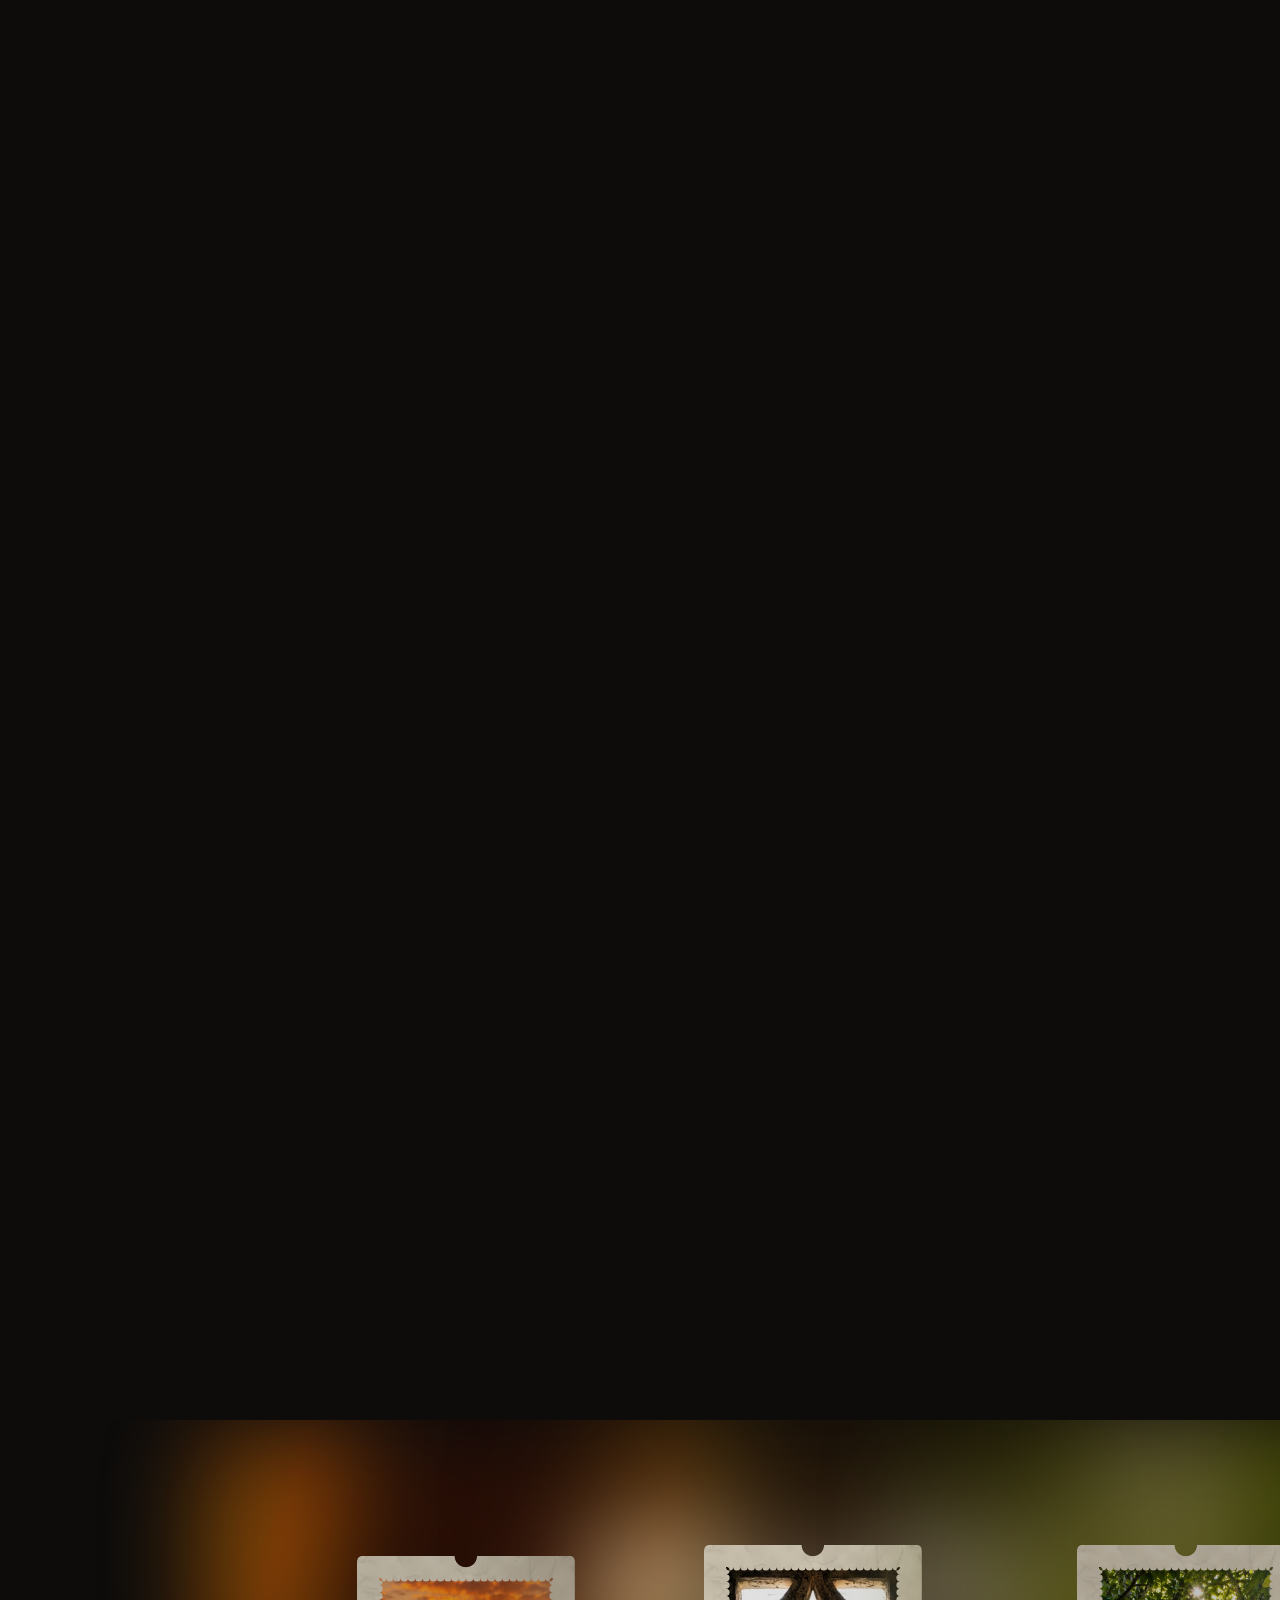
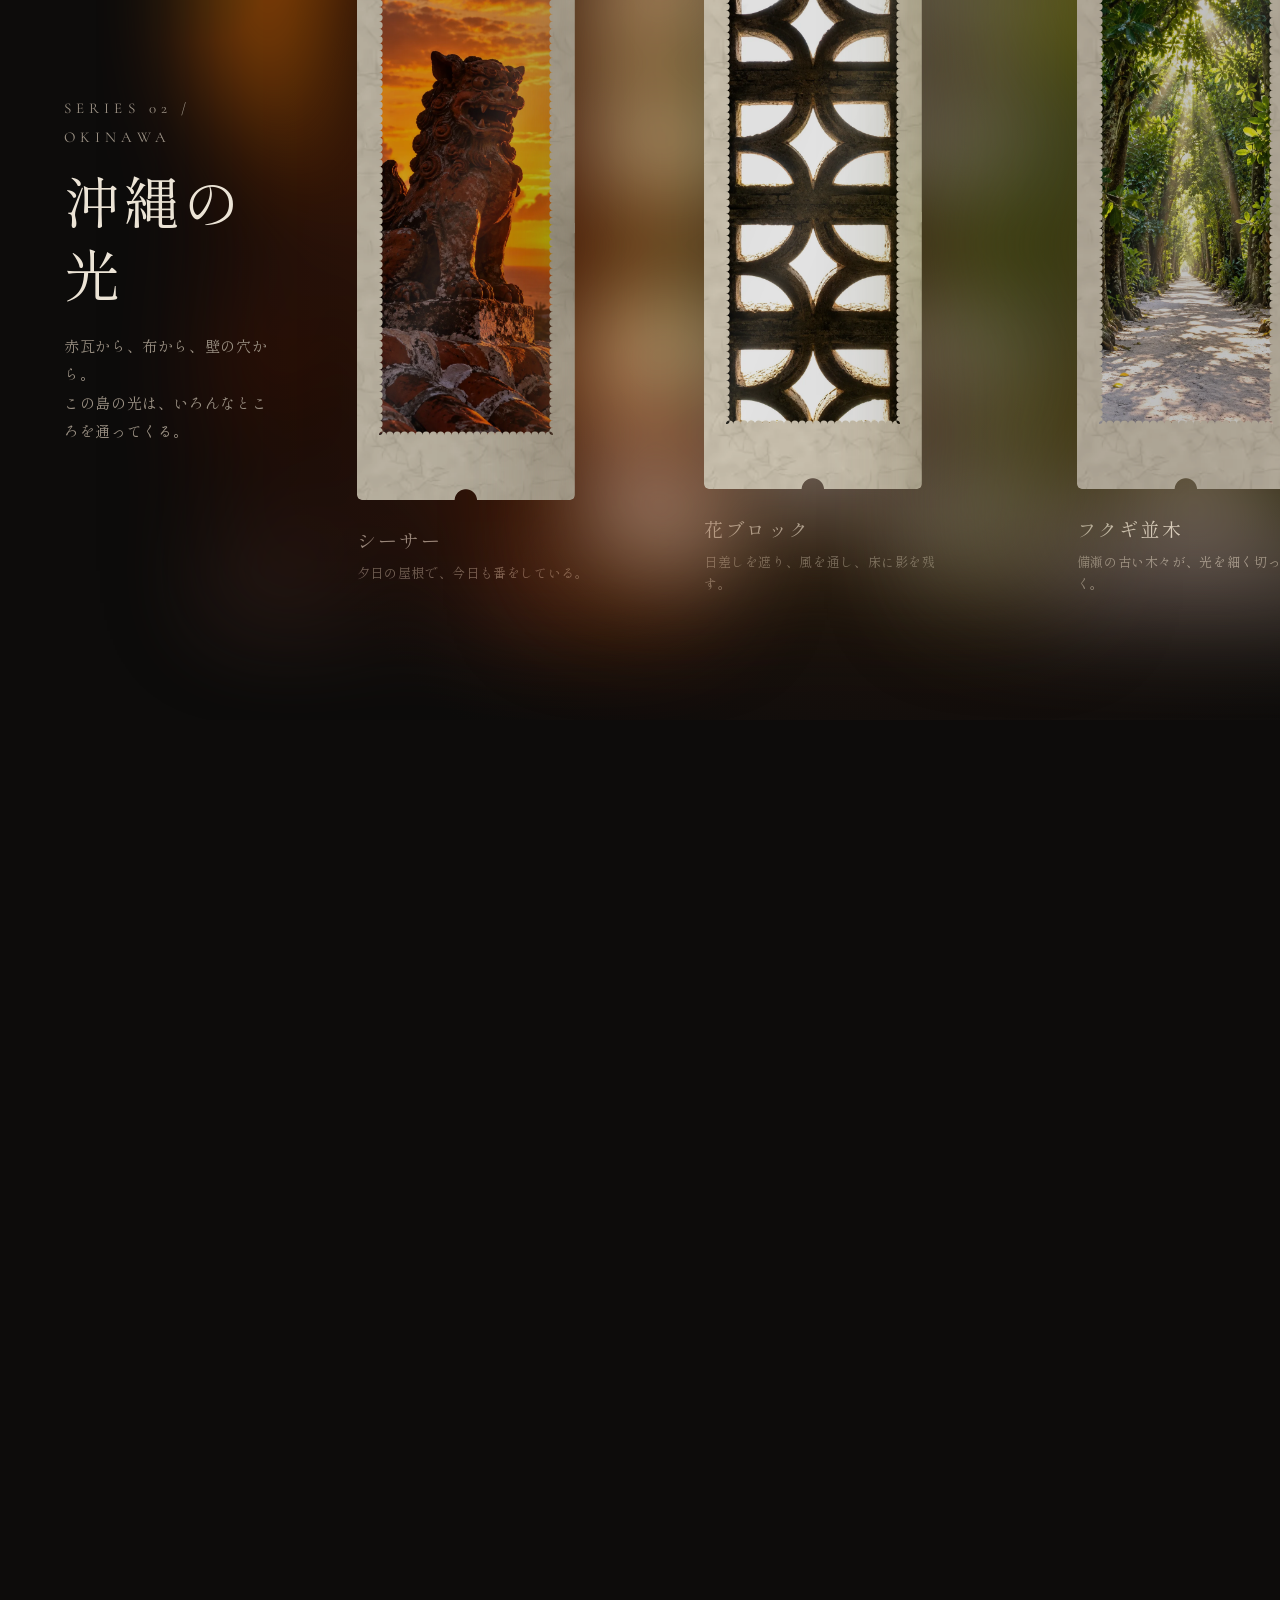
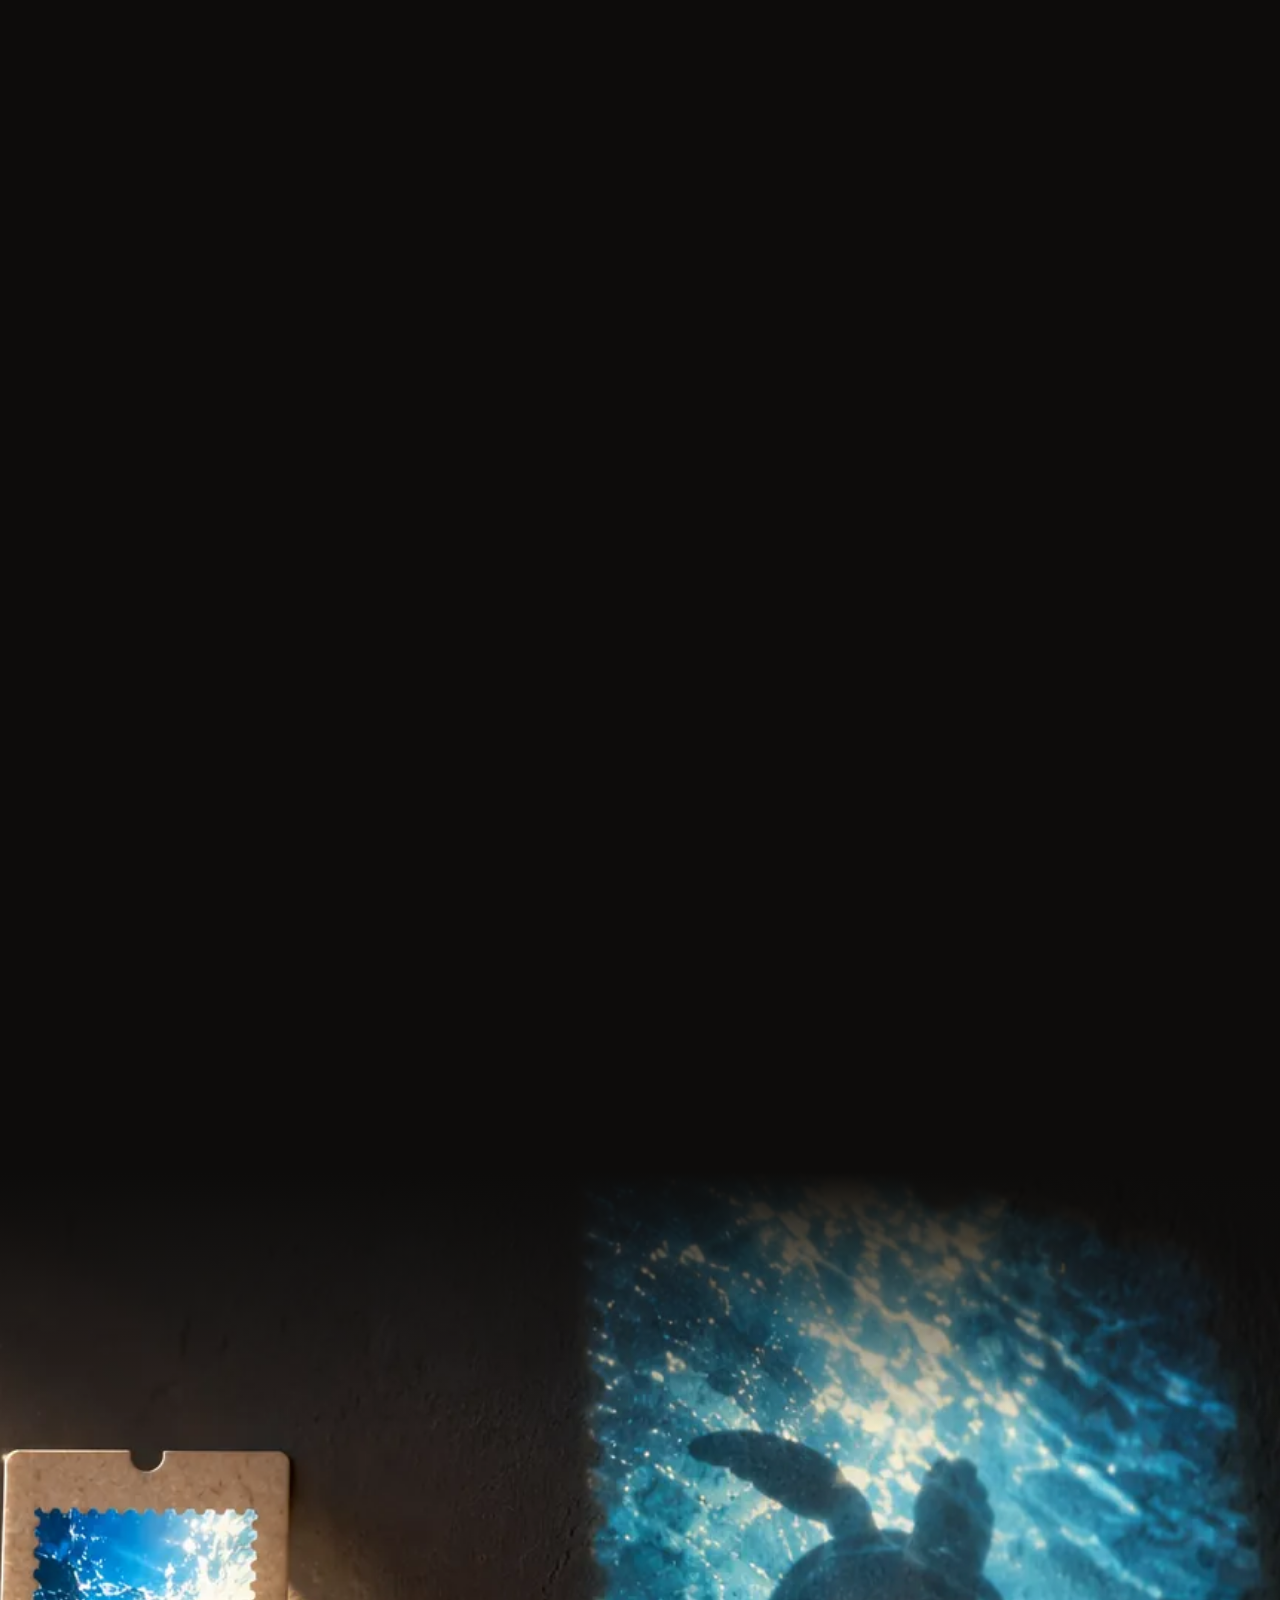
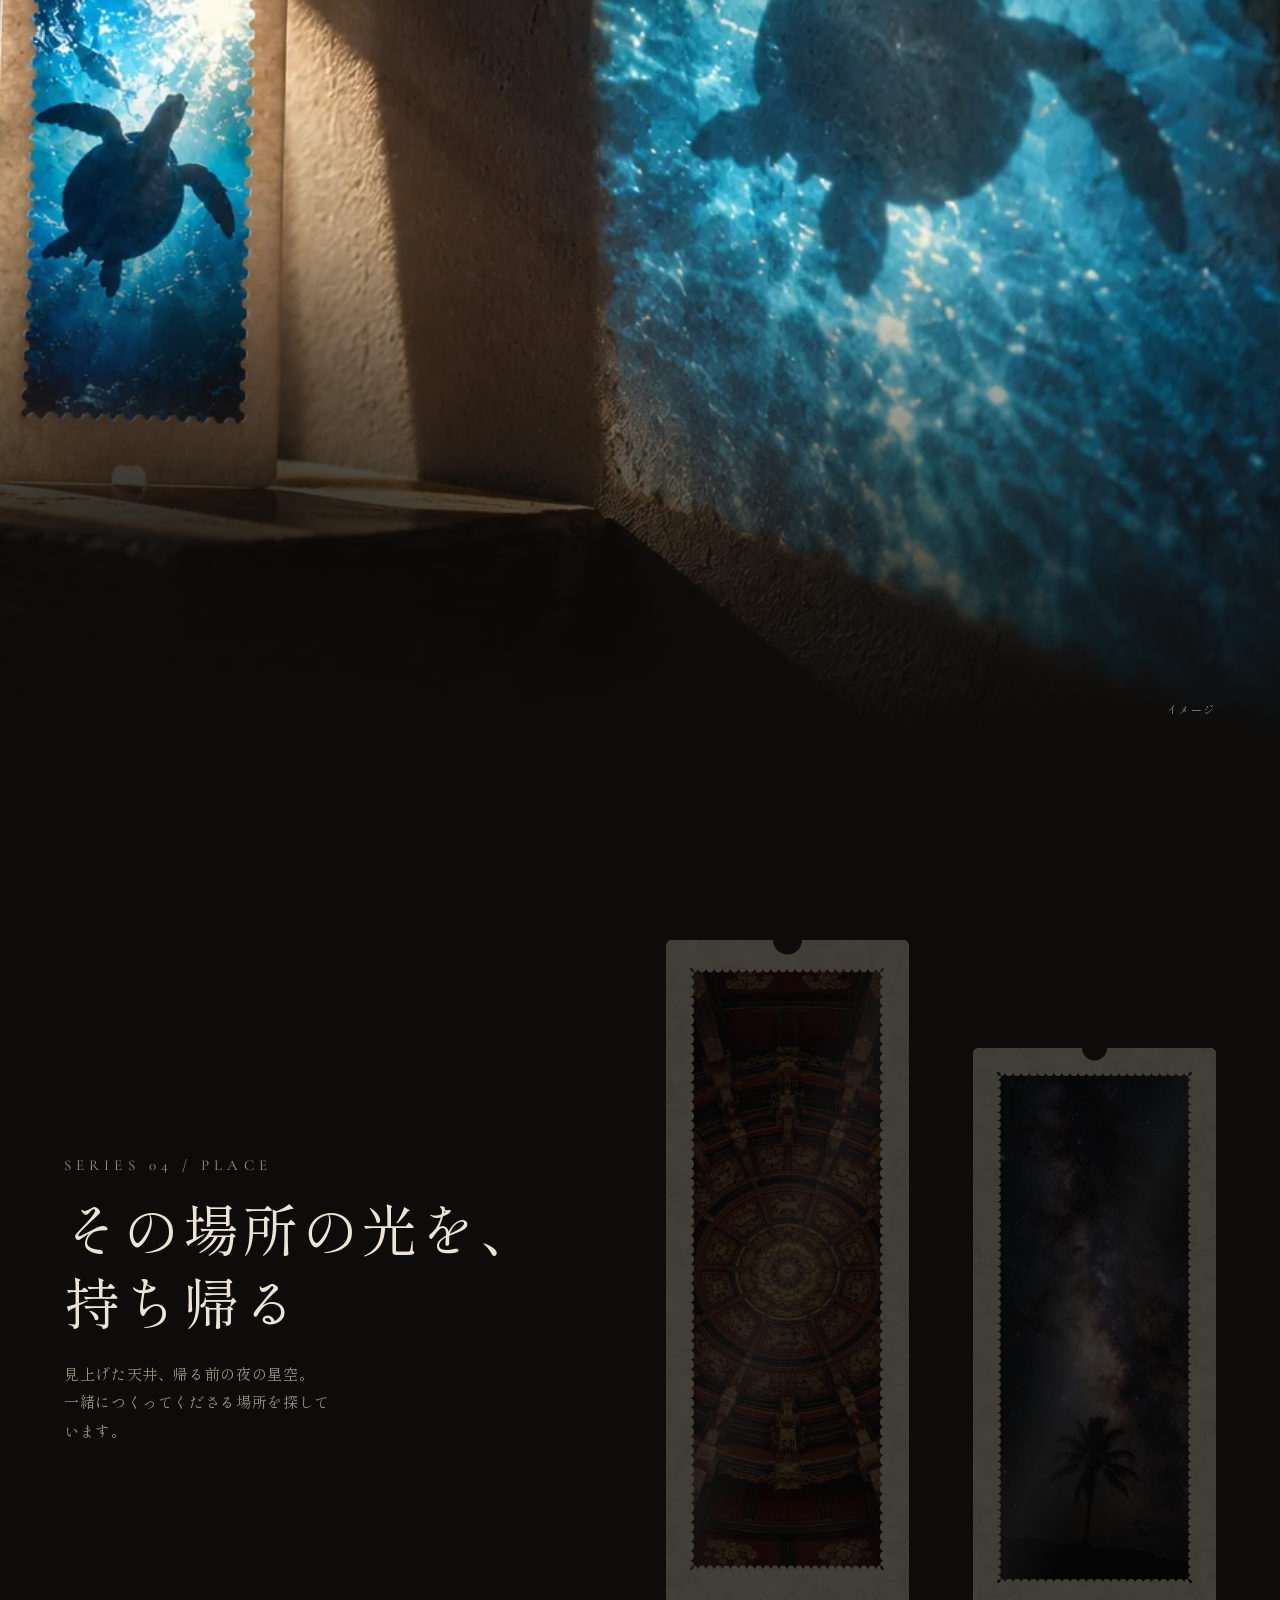
==== commit cea6b5c8: "加入沖繩系列與 16 種格式頁(中日文) Co-Authored-By: Claude Opus 5.5 <noreply@anthropic.com>" ====
--- a/site/ja/index.html
+++ b/site/ja/index.html
@@ -25,7 +25,7 @@
   <div class="nav__links">
     <a href="./#sea">シリーズ</a>
     <a href="./wedding/">ウェディング</a>
-    
+    <a href="./formats/">形</a>
     <a class="nav__lang" href="../" hreflang="zh-Hant">繁體中文</a>
   </div>
 </nav>
@@ -77,13 +77,24 @@
     </div>
   </section>
 
+  <section class="strip" id="okinawa">
+    <div class="strip__stick">
+      <div class="strip__head">
+        <div class="kicker">SERIES 02 / OKINAWA</div>
+        <h2 class="section-title">沖縄の光</h2>
+        <p class="body">赤瓦から、布から、壁の穴から。<br>この島の光は、いろんなところを通ってくる。</p>
+      </div>
+      <div class="strip__row"><figure class="strip__item"><div data-film="f_shisa" data-lit="strip" data-alt="風獅爺"></div><figcaption><b>シーサー</b><span>夕日の屋根で、今日も番をしている。</span></figcaption></figure><figure class="strip__item"><div data-film="f_hanablock" data-lit="strip" data-alt="花磚牆"></div><figcaption><b>花ブロック</b><span>日差しを遮り、風を通し、床に影を残す。</span></figcaption></figure><figure class="strip__item"><div data-film="f_fukugi" data-lit="strip" data-alt="福木林道"></div><figcaption><b>フクギ並木</b><span>備瀬の古い木々が、光を細く切っていく。</span></figcaption></figure><figure class="strip__item"><div data-film="f_bingata" data-lit="strip" data-alt="紅型"></div><figcaption><b>紅型</b><span>布を窓にかざすと、色が目を覚ます。</span></figcaption></figure><figure class="strip__item"><div data-film="f_minsa" data-lit="strip" data-alt="MINSA 織"></div><figcaption><b>ミンサー織</b><span>いつの世までも、の五つと四つ。</span></figcaption></figure><figure class="strip__item"><div data-film="f_ryukyu" data-lit="strip" data-alt="琉球玻璃"></div><figcaption><b>琉球ガラス</b><span>気泡は、吹いた人の息のあと。</span></figcaption></figure><figure class="strip__item"><div data-film="f_eisa" data-lit="strip" data-alt="太鼓舞"></div><figcaption><b>エイサー</b><span>旧盆の夜は、太鼓が先に来る。</span></figcaption></figure><figure class="strip__item"><div data-film="f_sabani" data-lit="strip" data-alt="海人木舟"></div><figcaption><b>サバニ</b><span>日が沈む前に、最後の一艘が帰る。</span></figcaption></figure></div>
+    </div>
+  </section>
+
   <section class="pair">
     <div class="pair__media">
-      <div data-film="f_ryukyu" data-label="No.01" data-alt="ガラスの中の光" class="reveal"></div>
-      <div data-film="f_showa" data-label="No.02" data-alt="ガラスの中の光" class="reveal" style="--i:1"></div>
+      <div data-film="f_showa" data-label="No.01" data-alt="ガラスの中の光" class="reveal"></div>
+      <div data-film="f_amber" data-label="No.02" data-alt="ガラスの中の光" class="reveal" style="--i:1"></div>
     </div>
     <div>
-      <div class="kicker reveal">SERIES 02 / GLASS</div>
+      <div class="kicker reveal">SERIES 03 / GLASS</div>
       <h2 class="section-title reveal">ガラスの中の光</h2>
       <p class="body reveal">古い家の窓の型板ガラスは、<br>もともと光を待っていた。</p>
     </div>
@@ -104,12 +115,24 @@
       <div data-film="f_stars" data-label="24&deg;N" data-alt="その場所の光を、持ち帰る" class="reveal" style="--i:1"></div>
     </div>
     <div>
-      <div class="kicker reveal">SERIES 03 / PLACE</div>
+      <div class="kicker reveal">SERIES 04 / PLACE</div>
       <h2 class="section-title reveal">その場所の光を、持ち帰る</h2>
       <p class="body reveal">見上げた天井、帰る前の夜の星空。<br>一緒につくってくださる場所を探しています。</p>
     </div>
   </section>
 
+  <section class="fmt-link">
+    <div>
+      <div class="kicker reveal">FORMATS</div>
+      <h2 class="section-title reveal">ひとつの光、十六の形</h2>
+      <p class="body reveal">しおり、チケット、ポストカード、カレンダー、地図。</p>
+      <a class="more reveal" href="formats/">すべての形を見る</a>
+    </div>
+    <div class="fmt-link__cards">
+      <figure class="fmt"><div class="card" data-card role="img" aria-label="パノラマ 150×100mm" style="--cw:150;--ch:100"><div class="card__cast" style="background-image:url('../assets/wide/l_sea.webp')"></div><div class="card__body"></div><div class="card__win" style="left:7.667%;top:10.000%;width:84.667%;height:39.000%;-webkit-mask-image:url('data:image/svg+xml,%3Csvg%20xmlns%3D%22http%3A//www.w3.org/2000/svg%22%20viewBox%3D%220%200%20127%2039%22%20preserveAspectRatio%3D%22none%22%3E%3Cpath%20d%3D%22M0%200a0.992%200.992%200%200%200%201.984%200a0.992%200.992%200%200%200%201.984%200a0.992%200.992%200%200%200%201.984%200a0.992%200.992%200%200%200%201.984%200a0.992%200.992%200%200%200%201.984%200a0.992%200.992%200%200%200%201.984%200a0.992%200.992%200%200%200%201.984%200a0.992%200.992%200%200%200%201.984%200a0.992%200.992%200%200%200%201.984%200a0.992%200.992%200%200%200%201.984%200a0.992%200.992%200%200%200%201.984%200a0.992%200.992%200%200%200%201.984%200a0.992%200.992%200%200%200%201.984%200a0.992%200.992%200%200%200%201.984%200a0.992%200.992%200%200%200%201.984%200a0.992%200.992%200%200%200%201.984%200a0.992%200.992%200%200%200%201.984%200a0.992%200.992%200%200%200%201.984%200a0.992%200.992%200%200%200%201.984%200a0.992%200.992%200%200%200%201.984%200a0.992%200.992%200%200%200%201.984%200a0.992%200.992%200%200%200%201.984%200a0.992%200.992%200%200%200%201.984%200a0.992%200.992%200%200%200%201.984%200a0.992%200.992%200%200%200%201.984%200a0.992%200.992%200%200%200%201.984%200a0.992%200.992%200%200%200%201.984%200a0.992%200.992%200%200%200%201.984%200a0.992%200.992%200%200%200%201.984%200a0.992%200.992%200%200%200%201.984%200a0.992%200.992%200%200%200%201.984%200a0.992%200.992%200%200%200%201.984%200a0.992%200.992%200%200%200%201.984%200a0.992%200.992%200%200%200%201.984%200a0.992%200.992%200%200%200%201.984%200a0.992%200.992%200%200%200%201.984%200a0.992%200.992%200%200%200%201.984%200a0.992%200.992%200%200%200%201.984%200a0.992%200.992%200%200%200%201.984%200a0.992%200.992%200%200%200%201.984%200a0.992%200.992%200%200%200%201.984%200a0.992%200.992%200%200%200%201.984%200a0.992%200.992%200%200%200%201.984%200a0.992%200.992%200%200%200%201.984%200a0.992%200.992%200%200%200%201.984%200a0.992%200.992%200%200%200%201.984%200a0.992%200.992%200%200%200%201.984%200a0.992%200.992%200%200%200%201.984%200a0.992%200.992%200%200%200%201.984%200a0.992%200.992%200%200%200%201.984%200a0.992%200.992%200%200%200%201.984%200a0.992%200.992%200%200%200%201.984%200a0.992%200.992%200%200%200%201.984%200a0.992%200.992%200%200%200%201.984%200a0.992%200.992%200%200%200%201.984%200a0.992%200.992%200%200%200%201.984%200a0.992%200.992%200%200%200%201.984%200a0.992%200.992%200%200%200%201.984%200a0.992%200.992%200%200%200%201.984%200a0.992%200.992%200%200%200%201.984%200a0.992%200.992%200%200%200%201.984%200a0.992%200.992%200%200%200%201.984%200a0.992%200.992%200%200%200%201.984%200a0.992%200.992%200%200%200%201.984%200a0.975%200.975%200%200%200%200%201.950a0.975%200.975%200%200%200%200%201.950a0.975%200.975%200%200%200%200%201.950a0.975%200.975%200%200%200%200%201.950a0.975%200.975%200%200%200%200%201.950a0.975%200.975%200%200%200%200%201.950a0.975%200.975%200%200%200%200%201.950a0.975%200.975%200%200%200%200%201.950a0.975%200.975%200%200%200%200%201.950a0.975%200.975%200%200%200%200%201.950a0.975%200.975%200%200%200%200%201.950a0.975%200.975%200%200%200%200%201.950a0.975%200.975%200%200%200%200%201.950a0.975%200.975%200%200%200%200%201.950a0.975%200.975%200%200%200%200%201.950a0.975%200.975%200%200%200%200%201.950a0.975%200.975%200%200%200%200%201.950a0.975%200.975%200%200%200%200%201.950a0.975%200.975%200%200%200%200%201.950a0.975%200.975%200%200%200%200%201.950a0.992%200.992%200%200%200%20-1.984%200a0.992%200.992%200%200%200%20-1.984%200a0.992%200.992%200%200%200%20-1.984%200a0.992%200.992%200%200%200%20-1.984%200a0.992%200.992%200%200%200%20-1.984%200a0.992%200.992%200%200%200%20-1.984%200a0.992%200.992%200%200%200%20-1.984%200a0.992%200.992%200%200%200%20-1.984%200a0.992%200.992%200%200%200%20-1.984%200a0.992%200.992%200%200%200%20-1.984%200a0.992%200.992%200%200%200%20-1.984%200a0.992%200.992%200%200%200%20-1.984%200a0.992%200.992%200%200%200%20-1.984%200a0.992%200.992%200%200%200%20-1.984%200a0.992%200.992%200%200%200%20-1.984%200a0.992%200.992%200%200%200%20-1.984%200a0.992%200.992%200%200%200%20-1.984%200a0.992%200.992%200%200%200%20-1.984%200a0.992%200.992%200%200%200%20-1.984%200a0.992%200.992%200%200%200%20-1.984%200a0.992%200.992%200%200%200%20-1.984%200a0.992%200.992%200%200%200%20-1.984%200a0.992%200.992%200%200%200%20-1.984%200a0.992%200.992%200%200%200%20-1.984%200a0.992%200.992%200%200%200%20-1.984%200a0.992%200.992%200%200%200%20-1.984%200a0.992%200.992%200%200%200%20-1.984%200a0.992%200.992%200%200%200%20-1.984%200a0.992%200.992%200%200%200%20-1.984%200a0.992%200.992%200%200%200%20-1.984%200a0.992%200.992%200%200%200%20-1.984%200a0.992%200.992%200%200%200%20-1.984%200a0.992%200.992%200%200%200%20-1.984%200a0.992%200.992%200%200%200%20-1.984%200a0.992%200.992%200%200%200%20-1.984%200a0.992%200.992%200%200%200%20-1.984%200a0.992%200.992%200%200%200%20-1.984%200a0.992%200.992%200%200%200%20-1.984%200a0.992%200.992%200%200%200%20-1.984%200a0.992%200.992%200%200%200%20-1.984%200a0.992%200.992%200%200%200%20-1.984%200a0.992%200.992%200%200%200%20-1.984%200a0.992%200.992%200%200%200%20-1.984%200a0.992%200.992%200%200%200%20-1.984%200a0.992%200.992%200%200%200%20-1.984%200a0.992%200.992%200%200%200%20-1.984%200a0.992%200.992%200%200%200%20-1.984%200a0.992%200.992%200%200%200%20-1.984%200a0.992%200.992%200%200%200%20-1.984%200a0.992%200.992%200%200%200%20-1.984%200a0.992%200.992%200%200%200%20-1.984%200a0.992%200.992%200%200%200%20-1.984%200a0.992%200.992%200%200%200%20-1.984%200a0.992%200.992%200%200%200%20-1.984%200a0.992%200.992%200%200%200%20-1.984%200a0.992%200.992%200%200%200%20-1.984%200a0.992%200.992%200%200%200%20-1.984%200a0.992%200.992%200%200%200%20-1.984%200a0.992%200.992%200%200%200%20-1.984%200a0.992%200.992%200%200%200%20-1.984%200a0.992%200.992%200%200%200%20-1.984%200a0.992%200.992%200%200%200%20-1.984%200a0.992%200.992%200%200%200%20-1.984%200a0.992%200.992%200%200%200%20-1.984%200a0.975%200.975%200%200%200%200%20-1.950a0.975%200.975%200%200%200%200%20-1.950a0.975%200.975%200%200%200%200%20-1.950a0.975%200.975%200%200%200%200%20-1.950a0.975%200.975%200%200%200%200%20-1.950a0.975%200.975%200%200%200%200%20-1.950a0.975%200.975%200%200%200%200%20-1.950a0.975%200.975%200%200%200%200%20-1.950a0.975%200.975%200%200%200%200%20-1.950a0.975%200.975%200%200%200%200%20-1.950a0.975%200.975%200%200%200%200%20-1.950a0.975%200.975%200%200%200%200%20-1.950a0.975%200.975%200%200%200%200%20-1.950a0.975%200.975%200%200%200%200%20-1.950a0.975%200.975%200%200%200%200%20-1.950a0.975%200.975%200%200%200%200%20-1.950a0.975%200.975%200%200%200%200%20-1.950a0.975%200.975%200%200%200%200%20-1.950a0.975%200.975%200%200%200%200%20-1.950a0.975%200.975%200%200%200%200%20-1.950Z%22/%3E%3C/svg%3E');mask-image:url('data:image/svg+xml,%3Csvg%20xmlns%3D%22http%3A//www.w3.org/2000/svg%22%20viewBox%3D%220%200%20127%2039%22%20preserveAspectRatio%3D%22none%22%3E%3Cpath%20d%3D%22M0%200a0.992%200.992%200%200%200%201.984%200a0.992%200.992%200%200%200%201.984%200a0.992%200.992%200%200%200%201.984%200a0.992%200.992%200%200%200%201.984%200a0.992%200.992%200%200%200%201.984%200a0.992%200.992%200%200%200%201.984%200a0.992%200.992%200%200%200%201.984%200a0.992%200.992%200%200%200%201.984%200a0.992%200.992%200%200%200%201.984%200a0.992%200.992%200%200%200%201.984%200a0.992%200.992%200%200%200%201.984%200a0.992%200.992%200%200%200%201.984%200a0.992%200.992%200%200%200%201.984%200a0.992%200.992%200%200%200%201.984%200a0.992%200.992%200%200%200%201.984%200a0.992%200.992%200%200%200%201.984%200a0.992%200.992%200%200%200%201.984%200a0.992%200.992%200%200%200%201.984%200a0.992%200.992%200%200%200%201.984%200a0.992%200.992%200%200%200%201.984%200a0.992%200.992%200%200%200%201.984%200a0.992%200.992%200%200%200%201.984%200a0.992%200.992%200%200%200%201.984%200a0.992%200.992%200%200%200%201.984%200a0.992%200.992%200%200%200%201.984%200a0.992%200.992%200%200%200%201.984%200a0.992%200.992%200%200%200%201.984%200a0.992%200.992%200%200%200%201.984%200a0.992%200.992%200%200%200%201.984%200a0.992%200.992%200%200%200%201.984%200a0.992%200.992%200%200%200%201.984%200a0.992%200.992%200%200%200%201.984%200a0.992%200.992%200%200%200%201.984%200a0.992%200.992%200%200%200%201.984%200a0.992%200.992%200%200%200%201.984%200a0.992%200.992%200%200%200%201.984%200a0.992%200.992%200%200%200%201.984%200a0.992%200.992%200%200%200%201.984%200a0.992%200.992%200%200%200%201.984%200a0.992%200.992%200%200%200%201.984%200a0.992%200.992%200%200%200%201.984%200a0.992%200.992%200%200%200%201.984%200a0.992%200.992%200%200%200%201.984%200a0.992%200.992%200%200%200%201.984%200a0.992%200.992%200%200%200%201.984%200a0.992%200.992%200%200%200%201.984%200a0.992%200.992%200%200%200%201.984%200a0.992%200.992%200%200%200%201.984%200a0.992%200.992%200%200%200%201.984%200a0.992%200.992%200%200%200%201.984%200a0.992%200.992%200%200%200%201.984%200a0.992%200.992%200%200%200%201.984%200a0.992%200.992%200%200%200%201.984%200a0.992%200.992%200%200%200%201.984%200a0.992%200.992%200%200%200%201.984%200a0.992%200.992%200%200%200%201.984%200a0.992%200.992%200%200%200%201.984%200a0.992%200.992%200%200%200%201.984%200a0.992%200.992%200%200%200%201.984%200a0.992%200.992%200%200%200%201.984%200a0.992%200.992%200%200%200%201.984%200a0.992%200.992%200%200%200%201.984%200a0.992%200.992%200%200%200%201.984%200a0.992%200.992%200%200%200%201.984%200a0.975%200.975%200%200%200%200%201.950a0.975%200.975%200%200%200%200%201.950a0.975%200.975%200%200%200%200%201.950a0.975%200.975%200%200%200%200%201.950a0.975%200.975%200%200%200%200%201.950a0.975%200.975%200%200%200%200%201.950a0.975%200.975%200%200%200%200%201.950a0.975%200.975%200%200%200%200%201.950a0.975%200.975%200%200%200%200%201.950a0.975%200.975%200%200%200%200%201.950a0.975%200.975%200%200%200%200%201.950a0.975%200.975%200%200%200%200%201.950a0.975%200.975%200%200%200%200%201.950a0.975%200.975%200%200%200%200%201.950a0.975%200.975%200%200%200%200%201.950a0.975%200.975%200%200%200%200%201.950a0.975%200.975%200%200%200%200%201.950a0.975%200.975%200%200%200%200%201.950a0.975%200.975%200%200%200%200%201.950a0.975%200.975%200%200%200%200%201.950a0.992%200.992%200%200%200%20-1.984%200a0.992%200.992%200%200%200%20-1.984%200a0.992%200.992%200%200%200%20-1.984%200a0.992%200.992%200%200%200%20-1.984%200a0.992%200.992%200%200%200%20-1.984%200a0.992%200.992%200%200%200%20-1.984%200a0.992%200.992%200%200%200%20-1.984%200a0.992%200.992%200%200%200%20-1.984%200a0.992%200.992%200%200%200%20-1.984%200a0.992%200.992%200%200%200%20-1.984%200a0.992%200.992%200%200%200%20-1.984%200a0.992%200.992%200%200%200%20-1.984%200a0.992%200.992%200%200%200%20-1.984%200a0.992%200.992%200%200%200%20-1.984%200a0.992%200.992%200%200%200%20-1.984%200a0.992%200.992%200%200%200%20-1.984%200a0.992%200.992%200%200%200%20-1.984%200a0.992%200.992%200%200%200%20-1.984%200a0.992%200.992%200%200%200%20-1.984%200a0.992%200.992%200%200%200%20-1.984%200a0.992%200.992%200%200%200%20-1.984%200a0.992%200.992%200%200%200%20-1.984%200a0.992%200.992%200%200%200%20-1.984%200a0.992%200.992%200%200%200%20-1.984%200a0.992%200.992%200%200%200%20-1.984%200a0.992%200.992%200%200%200%20-1.984%200a0.992%200.992%200%200%200%20-1.984%200a0.992%200.992%200%200%200%20-1.984%200a0.992%200.992%200%200%200%20-1.984%200a0.992%200.992%200%200%200%20-1.984%200a0.992%200.992%200%200%200%20-1.984%200a0.992%200.992%200%200%200%20-1.984%200a0.992%200.992%200%200%200%20-1.984%200a0.992%200.992%200%200%200%20-1.984%200a0.992%200.992%200%200%200%20-1.984%200a0.992%200.992%200%200%200%20-1.984%200a0.992%200.992%200%200%200%20-1.984%200a0.992%200.992%200%200%200%20-1.984%200a0.992%200.992%200%200%200%20-1.984%200a0.992%200.992%200%200%200%20-1.984%200a0.992%200.992%200%200%200%20-1.984%200a0.992%200.992%200%200%200%20-1.984%200a0.992%200.992%200%200%200%20-1.984%200a0.992%200.992%200%200%200%20-1.984%200a0.992%200.992%200%200%200%20-1.984%200a0.992%200.992%200%200%200%20-1.984%200a0.992%200.992%200%200%200%20-1.984%200a0.992%200.992%200%200%200%20-1.984%200a0.992%200.992%200%200%200%20-1.984%200a0.992%200.992%200%200%200%20-1.984%200a0.992%200.992%200%200%200%20-1.984%200a0.992%200.992%200%200%200%20-1.984%200a0.992%200.992%200%200%200%20-1.984%200a0.992%200.992%200%200%200%20-1.984%200a0.992%200.992%200%200%200%20-1.984%200a0.992%200.992%200%200%200%20-1.984%200a0.992%200.992%200%200%200%20-1.984%200a0.992%200.992%200%200%200%20-1.984%200a0.992%200.992%200%200%200%20-1.984%200a0.992%200.992%200%200%200%20-1.984%200a0.992%200.992%200%200%200%20-1.984%200a0.992%200.992%200%200%200%20-1.984%200a0.992%200.992%200%200%200%20-1.984%200a0.992%200.992%200%200%200%20-1.984%200a0.975%200.975%200%200%200%200%20-1.950a0.975%200.975%200%200%200%200%20-1.950a0.975%200.975%200%200%200%200%20-1.950a0.975%200.975%200%200%200%200%20-1.950a0.975%200.975%200%200%200%200%20-1.950a0.975%200.975%200%200%200%200%20-1.950a0.975%200.975%200%200%200%200%20-1.950a0.975%200.975%200%200%200%200%20-1.950a0.975%200.975%200%200%200%200%20-1.950a0.975%200.975%200%200%200%200%20-1.950a0.975%200.975%200%200%200%200%20-1.950a0.975%200.975%200%200%200%200%20-1.950a0.975%200.975%200%200%200%200%20-1.950a0.975%200.975%200%200%200%200%20-1.950a0.975%200.975%200%200%200%200%20-1.950a0.975%200.975%200%200%200%200%20-1.950a0.975%200.975%200%200%200%200%20-1.950a0.975%200.975%200%200%200%200%20-1.950a0.975%200.975%200%200%200%200%20-1.950a0.975%200.975%200%200%200%200%20-1.950Z%22/%3E%3C/svg%3E');"><img src="../assets/wide/l_sea.webp" alt="" loading="lazy"></div><div class="card__text big" style="left:7.667%;top:58.000%;width:84.667%">East China Sea</div><div class="card__text tiny" style="left:7.667%;top:76.000%;width:84.667%">Last light from Zanpa</div></div><figcaption><b>パノラマ</b><span>150&times;100mm</span><span>窓 127&times;39mm</span></figcaption></figure>
+      <figure class="fmt"><div class="card" data-card role="img" aria-label="しおり 60×120mm" style="--cw:60;--ch:120"><div class="card__cast" style="background-image:url('../assets/film/f_turtle.webp')"></div><div class="card__body"></div><div class="card__win" style="left:12.500%;top:8.333%;width:75.000%;height:50.000%;-webkit-mask-image:url('data:image/svg+xml,%3Csvg%20xmlns%3D%22http%3A//www.w3.org/2000/svg%22%20viewBox%3D%220%200%2045%2060%22%20preserveAspectRatio%3D%22none%22%3E%3Cpath%20d%3D%22M0%200a1.023%201.023%200%200%200%202.045%200a1.023%201.023%200%200%200%202.045%200a1.023%201.023%200%200%200%202.045%200a1.023%201.023%200%200%200%202.045%200a1.023%201.023%200%200%200%202.045%200a1.023%201.023%200%200%200%202.045%200a1.023%201.023%200%200%200%202.045%200a1.023%201.023%200%200%200%202.045%200a1.023%201.023%200%200%200%202.045%200a1.023%201.023%200%200%200%202.045%200a1.023%201.023%200%200%200%202.045%200a1.023%201.023%200%200%200%202.045%200a1.023%201.023%200%200%200%202.045%200a1.023%201.023%200%200%200%202.045%200a1.023%201.023%200%200%200%202.045%200a1.023%201.023%200%200%200%202.045%200a1.023%201.023%200%200%200%202.045%200a1.023%201.023%200%200%200%202.045%200a1.023%201.023%200%200%200%202.045%200a1.023%201.023%200%200%200%202.045%200a1.023%201.023%200%200%200%202.045%200a1.023%201.023%200%200%200%202.045%200a1.000%201.000%200%200%200%200%202.000a1.000%201.000%200%200%200%200%202.000a1.000%201.000%200%200%200%200%202.000a1.000%201.000%200%200%200%200%202.000a1.000%201.000%200%200%200%200%202.000a1.000%201.000%200%200%200%200%202.000a1.000%201.000%200%200%200%200%202.000a1.000%201.000%200%200%200%200%202.000a1.000%201.000%200%200%200%200%202.000a1.000%201.000%200%200%200%200%202.000a1.000%201.000%200%200%200%200%202.000a1.000%201.000%200%200%200%200%202.000a1.000%201.000%200%200%200%200%202.000a1.000%201.000%200%200%200%200%202.000a1.000%201.000%200%200%200%200%202.000a1.000%201.000%200%200%200%200%202.000a1.000%201.000%200%200%200%200%202.000a1.000%201.000%200%200%200%200%202.000a1.000%201.000%200%200%200%200%202.000a1.000%201.000%200%200%200%200%202.000a1.000%201.000%200%200%200%200%202.000a1.000%201.000%200%200%200%200%202.000a1.000%201.000%200%200%200%200%202.000a1.000%201.000%200%200%200%200%202.000a1.000%201.000%200%200%200%200%202.000a1.000%201.000%200%200%200%200%202.000a1.000%201.000%200%200%200%200%202.000a1.000%201.000%200%200%200%200%202.000a1.000%201.000%200%200%200%200%202.000a1.000%201.000%200%200%200%200%202.000a1.023%201.023%200%200%200%20-2.045%200a1.023%201.023%200%200%200%20-2.045%200a1.023%201.023%200%200%200%20-2.045%200a1.023%201.023%200%200%200%20-2.045%200a1.023%201.023%200%200%200%20-2.045%200a1.023%201.023%200%200%200%20-2.045%200a1.023%201.023%200%200%200%20-2.045%200a1.023%201.023%200%200%200%20-2.045%200a1.023%201.023%200%200%200%20-2.045%200a1.023%201.023%200%200%200%20-2.045%200a1.023%201.023%200%200%200%20-2.045%200a1.023%201.023%200%200%200%20-2.045%200a1.023%201.023%200%200%200%20-2.045%200a1.023%201.023%200%200%200%20-2.045%200a1.023%201.023%200%200%200%20-2.045%200a1.023%201.023%200%200%200%20-2.045%200a1.023%201.023%200%200%200%20-2.045%200a1.023%201.023%200%200%200%20-2.045%200a1.023%201.023%200%200%200%20-2.045%200a1.023%201.023%200%200%200%20-2.045%200a1.023%201.023%200%200%200%20-2.045%200a1.023%201.023%200%200%200%20-2.045%200a1.000%201.000%200%200%200%200%20-2.000a1.000%201.000%200%200%200%200%20-2.000a1.000%201.000%200%200%200%200%20-2.000a1.000%201.000%200%200%200%200%20-2.000a1.000%201.000%200%200%200%200%20-2.000a1.000%201.000%200%200%200%200%20-2.000a1.000%201.000%200%200%200%200%20-2.000a1.000%201.000%200%200%200%200%20-2.000a1.000%201.000%200%200%200%200%20-2.000a1.000%201.000%200%200%200%200%20-2.000a1.000%201.000%200%200%200%200%20-2.000a1.000%201.000%200%200%200%200%20-2.000a1.000%201.000%200%200%200%200%20-2.000a1.000%201.000%200%200%200%200%20-2.000a1.000%201.000%200%200%200%200%20-2.000a1.000%201.000%200%200%200%200%20-2.000a1.000%201.000%200%200%200%200%20-2.000a1.000%201.000%200%200%200%200%20-2.000a1.000%201.000%200%200%200%200%20-2.000a1.000%201.000%200%200%200%200%20-2.000a1.000%201.000%200%200%200%200%20-2.000a1.000%201.000%200%200%200%200%20-2.000a1.000%201.000%200%200%200%200%20-2.000a1.000%201.000%200%200%200%200%20-2.000a1.000%201.000%200%200%200%200%20-2.000a1.000%201.000%200%200%200%200%20-2.000a1.000%201.000%200%200%200%200%20-2.000a1.000%201.000%200%200%200%200%20-2.000a1.000%201.000%200%200%200%200%20-2.000a1.000%201.000%200%200%200%200%20-2.000Z%22/%3E%3C/svg%3E');mask-image:url('data:image/svg+xml,%3Csvg%20xmlns%3D%22http%3A//www.w3.org/2000/svg%22%20viewBox%3D%220%200%2045%2060%22%20preserveAspectRatio%3D%22none%22%3E%3Cpath%20d%3D%22M0%200a1.023%201.023%200%200%200%202.045%200a1.023%201.023%200%200%200%202.045%200a1.023%201.023%200%200%200%202.045%200a1.023%201.023%200%200%200%202.045%200a1.023%201.023%200%200%200%202.045%200a1.023%201.023%200%200%200%202.045%200a1.023%201.023%200%200%200%202.045%200a1.023%201.023%200%200%200%202.045%200a1.023%201.023%200%200%200%202.045%200a1.023%201.023%200%200%200%202.045%200a1.023%201.023%200%200%200%202.045%200a1.023%201.023%200%200%200%202.045%200a1.023%201.023%200%200%200%202.045%200a1.023%201.023%200%200%200%202.045%200a1.023%201.023%200%200%200%202.045%200a1.023%201.023%200%200%200%202.045%200a1.023%201.023%200%200%200%202.045%200a1.023%201.023%200%200%200%202.045%200a1.023%201.023%200%200%200%202.045%200a1.023%201.023%200%200%200%202.045%200a1.023%201.023%200%200%200%202.045%200a1.023%201.023%200%200%200%202.045%200a1.000%201.000%200%200%200%200%202.000a1.000%201.000%200%200%200%200%202.000a1.000%201.000%200%200%200%200%202.000a1.000%201.000%200%200%200%200%202.000a1.000%201.000%200%200%200%200%202.000a1.000%201.000%200%200%200%200%202.000a1.000%201.000%200%200%200%200%202.000a1.000%201.000%200%200%200%200%202.000a1.000%201.000%200%200%200%200%202.000a1.000%201.000%200%200%200%200%202.000a1.000%201.000%200%200%200%200%202.000a1.000%201.000%200%200%200%200%202.000a1.000%201.000%200%200%200%200%202.000a1.000%201.000%200%200%200%200%202.000a1.000%201.000%200%200%200%200%202.000a1.000%201.000%200%200%200%200%202.000a1.000%201.000%200%200%200%200%202.000a1.000%201.000%200%200%200%200%202.000a1.000%201.000%200%200%200%200%202.000a1.000%201.000%200%200%200%200%202.000a1.000%201.000%200%200%200%200%202.000a1.000%201.000%200%200%200%200%202.000a1.000%201.000%200%200%200%200%202.000a1.000%201.000%200%200%200%200%202.000a1.000%201.000%200%200%200%200%202.000a1.000%201.000%200%200%200%200%202.000a1.000%201.000%200%200%200%200%202.000a1.000%201.000%200%200%200%200%202.000a1.000%201.000%200%200%200%200%202.000a1.000%201.000%200%200%200%200%202.000a1.023%201.023%200%200%200%20-2.045%200a1.023%201.023%200%200%200%20-2.045%200a1.023%201.023%200%200%200%20-2.045%200a1.023%201.023%200%200%200%20-2.045%200a1.023%201.023%200%200%200%20-2.045%200a1.023%201.023%200%200%200%20-2.045%200a1.023%201.023%200%200%200%20-2.045%200a1.023%201.023%200%200%200%20-2.045%200a1.023%201.023%200%200%200%20-2.045%200a1.023%201.023%200%200%200%20-2.045%200a1.023%201.023%200%200%200%20-2.045%200a1.023%201.023%200%200%200%20-2.045%200a1.023%201.023%200%200%200%20-2.045%200a1.023%201.023%200%200%200%20-2.045%200a1.023%201.023%200%200%200%20-2.045%200a1.023%201.023%200%200%200%20-2.045%200a1.023%201.023%200%200%200%20-2.045%200a1.023%201.023%200%200%200%20-2.045%200a1.023%201.023%200%200%200%20-2.045%200a1.023%201.023%200%200%200%20-2.045%200a1.023%201.023%200%200%200%20-2.045%200a1.023%201.023%200%200%200%20-2.045%200a1.000%201.000%200%200%200%200%20-2.000a1.000%201.000%200%200%200%200%20-2.000a1.000%201.000%200%200%200%200%20-2.000a1.000%201.000%200%200%200%200%20-2.000a1.000%201.000%200%200%200%200%20-2.000a1.000%201.000%200%200%200%200%20-2.000a1.000%201.000%200%200%200%200%20-2.000a1.000%201.000%200%200%200%200%20-2.000a1.000%201.000%200%200%200%200%20-2.000a1.000%201.000%200%200%200%200%20-2.000a1.000%201.000%200%200%200%200%20-2.000a1.000%201.000%200%200%200%200%20-2.000a1.000%201.000%200%200%200%200%20-2.000a1.000%201.000%200%200%200%200%20-2.000a1.000%201.000%200%200%200%200%20-2.000a1.000%201.000%200%200%200%200%20-2.000a1.000%201.000%200%200%200%200%20-2.000a1.000%201.000%200%200%200%200%20-2.000a1.000%201.000%200%200%200%200%20-2.000a1.000%201.000%200%200%200%200%20-2.000a1.000%201.000%200%200%200%200%20-2.000a1.000%201.000%200%200%200%200%20-2.000a1.000%201.000%200%200%200%200%20-2.000a1.000%201.000%200%200%200%200%20-2.000a1.000%201.000%200%200%200%200%20-2.000a1.000%201.000%200%200%200%200%20-2.000a1.000%201.000%200%200%200%200%20-2.000a1.000%201.000%200%200%200%200%20-2.000a1.000%201.000%200%200%200%200%20-2.000a1.000%201.000%200%200%200%200%20-2.000Z%22/%3E%3C/svg%3E');"><img src="../assets/film/f_turtle.webp" alt="" loading="lazy"></div><div class="card__text big" style="left:12.500%;top:65.000%;width:75.000%">15m</div><div class="card__text tiny" style="left:12.500%;top:79.167%;width:75.000%">Green turtle<br>Kerama Blue</div></div><figcaption><b>しおり</b><span>60&times;120mm</span><span>窓 45&times;60mm</span></figcaption></figure>
+    </div>
+  </section>
   <section class="wed-link">
     <div>
       <div class="kicker reveal">WEDDING</div>
